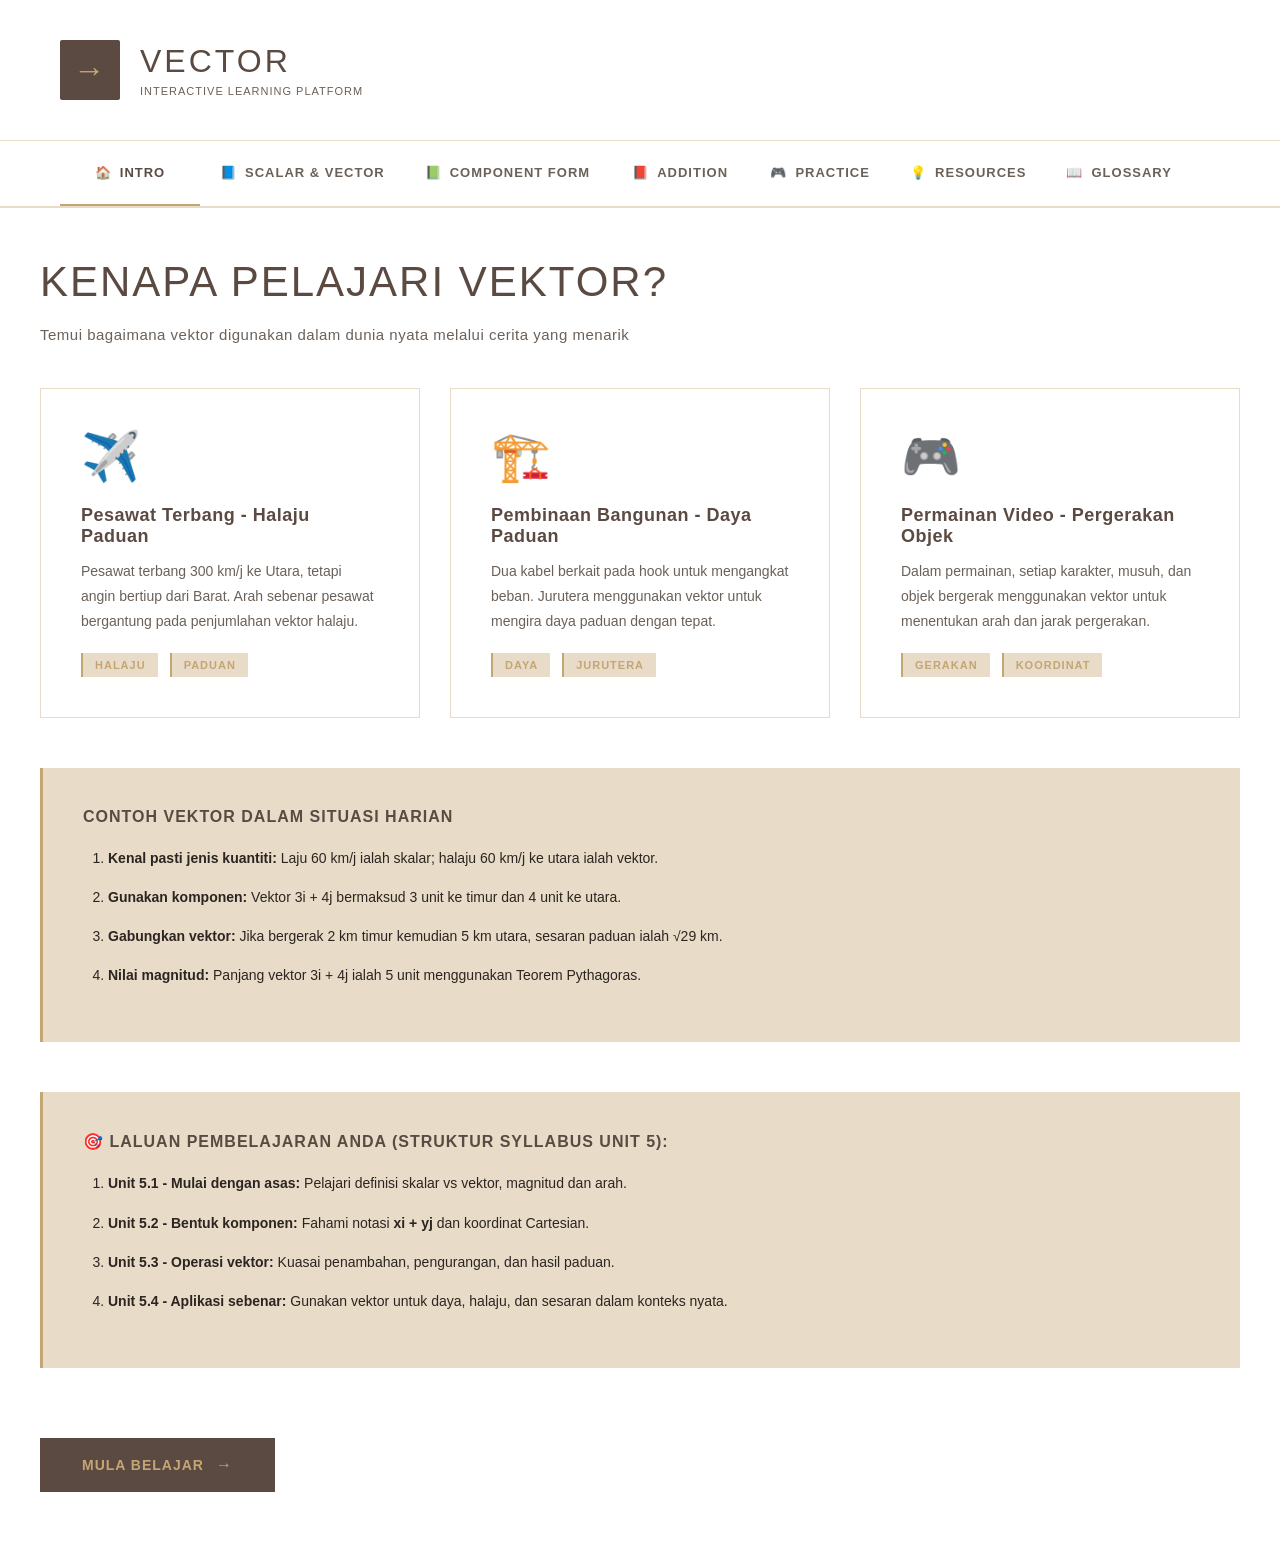
==== VECTOR-LANDING-PAGE.html @ 8db63616 "Reorganize practice exercises by tab subtopic and add combination questions to extra exercise sectio" ====
<!DOCTYPE html>
<html lang="ms">
<head>
    <meta charset="UTF-8">
    <meta name="viewport" content="width=device-width, initial-scale=1.0">
    <meta name="description" content="VECTOR Interactive Learning Platform - Learn vectors through interactive visualizations and step-by-step problem solving">
    <title>VECTOR - Learning Platform</title>
    
    <style>
        * {
            margin: 0;
            padding: 0;
            box-sizing: border-box;
        }

        :root {
            --primary-brown: #5a4a42;
            --primary-gold: #c4a574;
            --accent-cream: #f5f1ed;
            --accent-dark-brown: #3d2817;
            --accent-light-tan: #e8dcc8;
            --text-dark: #2c2420;
            --text-muted: #6b6159;
            --white: #ffffff;
            --success-gold: #d4af37;
        }

        body {
            font-family: 'Segoe UI', 'Helvetica Neue', sans-serif;
            background: var(--accent-cream);
            color: var(--text-dark);
            min-height: 100vh;
            padding: 0;
        }

        /* ===== HEADER & NAVIGATION ===== */
        .header {
            background: var(--white);
            padding: 40px 60px;
            margin-bottom: 0;
            box-shadow: 0 2px 15px rgba(0, 0, 0, 0.08);
            display: flex;
            justify-content: space-between;
            align-items: center;
            flex-wrap: wrap;
            gap: 30px;
            border-bottom: 1px solid var(--accent-light-tan);
        }

        .logo-section {
            display: flex;
            align-items: center;
            gap: 20px;
        }

        .logo-icon {
            width: 60px;
            height: 60px;
            background: var(--primary-brown);
            border-radius: 2px;
            display: flex;
            align-items: center;
            justify-content: center;
            color: var(--primary-gold);
            font-size: 32px;
            font-weight: bold;
            letter-spacing: 2px;
        }

        .logo-text h1 {
            font-size: 32px;
            font-weight: 300;
            letter-spacing: 3px;
            color: var(--primary-brown);
            text-transform: uppercase;
        }

        .logo-text p {
            font-size: 11px;
            color: var(--text-muted);
            letter-spacing: 1px;
            text-transform: uppercase;
            margin-top: 5px;
        }

        .tab-container { background: var(--white); border-radius: 0; overflow: hidden; box-shadow: none; margin-bottom: 0; }
        .tab-navigation { display: flex; flex-wrap: wrap; background: var(--white); border-bottom: 2px solid var(--accent-light-tan); overflow-x: auto; -webkit-overflow-scrolling: touch; padding: 0 60px; }
        .tab-button { flex: 0 1 auto; min-width: 140px; padding: 24px 20px; border: none; background: transparent; cursor: pointer; font-size: 13px; font-weight: 600; color: var(--text-muted); transition: all 0.3s ease; border-bottom: 2px solid transparent; position: relative; white-space: nowrap; display: flex; align-items: center; justify-content: center; gap: 8px; text-transform: uppercase; letter-spacing: 1px; }
        .tab-button:hover { background: transparent; color: var(--primary-brown); }
        .tab-button.active { background: transparent; color: var(--primary-brown); border-bottom-color: var(--primary-gold); }
        .tab-content { padding: 50px 40px; display: none; animation: fadeIn 0.5s ease; }
        .tab-content.active { display: block; }
        .content-header { margin-bottom: 40px; }
        .content-header h2 { font-size: 42px; font-weight: 300; letter-spacing: 2px; margin-bottom: 15px; color: var(--primary-brown); text-transform: uppercase; }
        .content-header p { font-size: 15px; color: var(--text-muted); line-height: 1.8; letter-spacing: 0.5px; }
        .card-grid { display: grid; grid-template-columns: repeat(auto-fit, minmax(280px, 1fr)); gap: 30px; margin-bottom: 50px; }
        .card { background: var(--white); border: 1px solid var(--accent-light-tan); border-radius: 0; padding: 40px; transition: all 0.4s ease; cursor: pointer; position: relative; overflow: hidden; }
        .card:hover { transform: translateY(-3px); border-color: var(--primary-gold); box-shadow: 0 8px 25px rgba(0, 0, 0, 0.12); }
        .card-icon { font-size: 48px; margin-bottom: 20px; opacity: 0.9; }
        .card-title { font-size: 18px; font-weight: 600; margin-bottom: 12px; color: var(--primary-brown); letter-spacing: 0.5px; }
        .card-description { font-size: 14px; color: var(--text-muted); line-height: 1.8; margin-bottom: 18px; }
        .card-meta { display: flex; gap: 12px; font-size: 11px; color: var(--primary-gold); font-weight: 600; text-transform: uppercase; letter-spacing: 1px; }
        .card-meta span { background: var(--accent-light-tan); padding: 6px 12px; border-radius: 0; border-left: 2px solid var(--primary-gold); }
        .learning-path { background: var(--accent-light-tan); border-left: 3px solid var(--primary-gold); padding: 40px; border-radius: 0; margin-bottom: 50px; }
        .learning-path h3 { font-size: 16px; font-weight: 600; margin-bottom: 20px; color: var(--primary-brown); text-transform: uppercase; letter-spacing: 1px; }
        .learning-path ol { margin-left: 25px; }
        .learning-path li { margin-bottom: 14px; color: var(--text-dark); line-height: 1.8; font-size: 14px; }
        .cta-button { display: inline-flex; align-items: center; gap: 12px; padding: 16px 40px; background: var(--primary-brown); color: var(--primary-gold); border: 2px solid var(--primary-brown); text-decoration: none; font-size: 14px; font-weight: 600; text-transform: uppercase; letter-spacing: 1px; cursor: pointer; transition: all 0.3s ease; margin-top: 20px; }
        .cta-button:hover { background: transparent; color: var(--primary-brown); border-color: var(--primary-brown); transform: translateY(-2px); box-shadow: 0 8px 20px rgba(0, 0, 0, 0.12); }
        .cta-button::after { content: '→'; font-size: 16px; }
        .difficulty-badge { display: inline-block; padding: 6px 14px; border-radius: 0; font-size: 10px; font-weight: 600; margin-right: 10px; margin-top: 15px; text-transform: uppercase; letter-spacing: 0.5px; border-left: 2px solid; }
        .difficulty-easy { background: rgba(196, 165, 116, 0.08); color: #6b5d42; border-left-color: #8b7355; }
        .difficulty-medium { background: rgba(196, 165, 116, 0.12); color: #5a4a42; border-left-color: var(--primary-gold); }
        .difficulty-hard { background: rgba(61, 40, 23, 0.08); color: #3d2817; border-left-color: var(--primary-brown); }
        .features-grid { display: grid; grid-template-columns: repeat(auto-fit, minmax(200px, 1fr)); gap: 25px; margin-top: 40px; }
        .feature-box { background: var(--white); padding: 30px; border-radius: 0; border-left: 3px solid var(--primary-gold); text-align: center; box-shadow: 0 2px 8px rgba(0, 0, 0, 0.05); }
        .feature-box-icon { font-size: 36px; margin-bottom: 15px; opacity: 0.85; }
        .feature-box-title { font-size: 13px; font-weight: 600; color: var(--primary-brown); margin-bottom: 8px; text-transform: uppercase; letter-spacing: 0.5px; }
        .feature-box-text { font-size: 13px; color: var(--text-muted); line-height: 1.6; }
        /* ===== PRACTICE: XP HEADER ===== */
        .xp-header { display: flex; align-items: center; gap: 18px; background: var(--accent-light-tan); border-left: 3px solid var(--primary-gold); padding: 16px 24px; margin-bottom: 30px; font-size: 13px; font-weight: 600; color: var(--primary-brown); flex-wrap: wrap; }
        .xp-header-icon { font-size: 16px; }
        .xp-bar-track { flex: 1; min-width: 120px; height: 8px; background: rgba(90, 74, 66, 0.15); position: relative; overflow: hidden; }
        .xp-bar-fill { height: 100%; background: var(--primary-gold); transition: width 0.4s ease; }
        /* ===== PRACTICE: SESSION TOOLBAR ===== */
        .session-toolbar { display: flex; justify-content: space-between; align-items: center; flex-wrap: wrap; gap: 16px; margin-bottom: 20px; }
        .back-link { background: none; border: none; color: var(--primary-brown); font-size: 13px; font-weight: 600; cursor: pointer; text-transform: uppercase; letter-spacing: 0.5px; padding: 0; }
        .back-link:hover { color: var(--primary-gold); }
        .diff-selector { display: flex; gap: 8px; }
        .diff-button { padding: 8px 16px; font-size: 11px; font-weight: 600; text-transform: uppercase; letter-spacing: 0.5px; background: var(--white); border: 1px solid var(--accent-light-tan); cursor: pointer; color: var(--text-muted); transition: all 0.25s ease; }
        .diff-button:hover { border-color: var(--primary-gold); }
        .diff-button.active { background: var(--primary-brown); color: var(--primary-gold); border-color: var(--primary-brown); }
        .session-title { font-size: 24px; font-weight: 300; letter-spacing: 1px; color: var(--primary-brown); text-transform: uppercase; margin-bottom: 20px; }
        .progress-row { display: flex; gap: 24px; flex-wrap: wrap; font-size: 13px; color: var(--text-muted); font-weight: 600; margin-bottom: 10px; }
        .progress-row span { color: var(--primary-brown); }
        .progress-track { height: 6px; background: var(--accent-light-tan); margin-bottom: 30px; overflow: hidden; }
        .progress-fill { height: 100%; background: var(--success-gold); transition: width 0.4s ease; }
        /* ===== PRACTICE: PROBLEM CARD ===== */
        .problem-card { display: grid; grid-template-columns: minmax(240px, 320px) 1fr; gap: 40px; background: var(--white); border: 1px solid var(--accent-light-tan); box-shadow: 0 2px 10px rgba(0, 0, 0, 0.05); padding: 40px; }
        .problem-diagram { display: flex; align-items: center; justify-content: center; }
        .problem-diagram svg { max-width: 100%; height: auto; }
        .problem-text { font-size: 16px; line-height: 1.9; color: var(--text-dark); margin-bottom: 24px; }
        .problem-text strong { color: var(--primary-brown); }
        .answer-area { display: flex; flex-wrap: wrap; align-items: center; gap: 12px; margin-bottom: 20px; font-size: 16px; font-weight: 600; color: var(--primary-brown); }
        .ans-input { width: 70px; padding: 10px 8px; font-size: 15px; font-weight: 600; text-align: center; border: 2px solid var(--accent-light-tan); background: var(--accent-cream); color: var(--text-dark); transition: all 0.25s ease; }
        .ans-input:focus { outline: none; border-color: var(--primary-gold); background: var(--white); }
        .ans-input.state-typing { border-color: var(--warning-orange, #c9a227); }
        .ans-input.state-correct { border-color: #2f7d4f; background: rgba(47, 125, 79, 0.08); color: #2f7d4f; }
        .ans-input.state-wrong { border-color: #b3452c; background: rgba(179, 69, 44, 0.08); color: #b3452c; }
        .choice-btn { padding: 12px 22px; font-size: 13px; font-weight: 600; text-transform: uppercase; letter-spacing: 0.5px; background: var(--white); border: 2px solid var(--accent-light-tan); color: var(--primary-brown); cursor: pointer; transition: all 0.25s ease; }
        .choice-btn:hover { border-color: var(--primary-gold); }
        .choice-btn.selected { background: var(--primary-brown); color: var(--primary-gold); border-color: var(--primary-brown); }
        .choice-btn.correct-reveal { border-color: #2f7d4f; background: rgba(47, 125, 79, 0.1); color: #235c3c; }
        .choice-btn.wrong-reveal { border-color: #b3452c; background: rgba(179, 69, 44, 0.1); color: #8a3521; }
        .feedback-box { padding: 16px 20px; margin-bottom: 16px; font-size: 14px; line-height: 1.7; border-left: 3px solid; }
        .feedback-box.correct { background: rgba(47, 125, 79, 0.08); border-left-color: #2f7d4f; color: #235c3c; }
        .feedback-box.wrong { background: rgba(179, 69, 44, 0.08); border-left-color: #b3452c; color: #8a3521; }
        .hint-box { padding: 16px 20px; margin-bottom: 16px; font-size: 14px; line-height: 1.8; background: rgba(196, 165, 116, 0.12); border-left: 3px solid var(--primary-gold); color: var(--primary-brown); }
        .hint-box div { margin-bottom: 6px; }
        .solution-box { padding: 16px 20px; margin-bottom: 16px; font-size: 14px; line-height: 1.8; background: var(--accent-light-tan); border-left: 3px solid var(--primary-brown); color: var(--text-dark); white-space: pre-line; }
        .action-row { display: flex; gap: 12px; flex-wrap: wrap; }
        .action-btn { padding: 12px 22px; font-size: 12px; font-weight: 600; text-transform: uppercase; letter-spacing: 0.5px; cursor: pointer; border: 2px solid transparent; transition: all 0.25s ease; }
        .action-check { background: var(--primary-brown); color: var(--primary-gold); border-color: var(--primary-brown); }
        .action-check:hover { background: transparent; color: var(--primary-brown); }
        .action-hint { background: var(--white); color: var(--primary-brown); border-color: var(--accent-light-tan); }
        .action-hint:hover { border-color: var(--primary-gold); }
        .action-solution { background: var(--white); color: var(--text-muted); border-color: var(--accent-light-tan); }
        .action-solution:hover { border-color: var(--primary-gold); }
        .action-next { background: var(--success-gold); color: var(--accent-dark-brown); border-color: var(--success-gold); }
        .action-btn:disabled { opacity: 0.45; cursor: not-allowed; }
        /* ===== PRACTICE: SUMMARY ===== */
        .summary-card { max-width: 520px; margin: 20px auto; text-align: center; background: var(--white); border: 1px solid var(--accent-light-tan); box-shadow: 0 8px 25px rgba(0, 0, 0, 0.1); padding: 50px 40px; }
        .summary-icon { font-size: 56px; margin-bottom: 10px; }
        .summary-card h3 { font-size: 26px; font-weight: 300; letter-spacing: 1px; color: var(--primary-brown); text-transform: uppercase; margin-bottom: 12px; }
        .summary-card p { color: var(--text-muted); margin-bottom: 30px; line-height: 1.7; }
        .summary-stats { display: flex; justify-content: center; gap: 40px; margin-bottom: 30px; }
        .summary-stat strong { display: block; font-size: 26px; color: var(--primary-brown); }
        .summary-stat span { font-size: 11px; text-transform: uppercase; letter-spacing: 0.5px; color: var(--text-muted); }
        @media (max-width: 768px) { .problem-card { grid-template-columns: 1fr; } }
        @media (max-width: 768px) { .header { flex-direction: column; gap: 20px; padding: 30px 20px; } .tab-navigation { padding: 0 20px; } .tab-button { flex: 1; min-width: 110px; padding: 18px 14px; font-size: 11px; } .tab-content { padding: 30px 20px; } .content-header h2 { font-size: 30px; } .card-grid { grid-template-columns: 1fr; gap: 20px; } .card { padding: 30px; } .learning-path { padding: 30px 20px; } }
    </style>
    <link rel="stylesheet" href="vector-labs.css">
    <link rel="stylesheet" href="vector-examples.css">
</head>
<body>
    <div class="header">
        <div class="logo-section">
            <div class="logo-icon">→</div>
            <div class="logo-text">
                <h1>VECTOR</h1>
                <p>Interactive Learning Platform</p>
            </div>
        </div>
    </div>

    <div class="tab-container">
        <div class="tab-navigation">
            <button class="tab-button active" data-tab="intro"><span class="tab-icon">🏠</span><span>Intro</span></button>
            <button class="tab-button" data-tab="concept1"><span class="tab-icon">📘</span><span>Scalar & Vector</span></button>
            <button class="tab-button" data-tab="concept2"><span class="tab-icon">📗</span><span>Component Form</span></button>
            <button class="tab-button" data-tab="concept3"><span class="tab-icon">📕</span><span>Addition</span></button>
            <button class="tab-button" data-tab="practice"><span class="tab-icon">🎮</span><span>Practice</span></button>
            <button class="tab-button" data-tab="resources"><span class="tab-icon">💡</span><span>Resources</span></button>
            <button class="tab-button" data-tab="glossary"><span class="tab-icon">📖</span><span>Glossary</span></button>
        </div>

        <div class="tab-content active" id="intro">
            <div class="content-header"><h2>Kenapa Pelajari Vektor?</h2><p>Temui bagaimana vektor digunakan dalam dunia nyata melalui cerita yang menarik</p></div>
            <div class="card-grid">
                <div class="card"><div class="card-icon">✈️</div><div class="card-title">Pesawat Terbang - Halaju Paduan</div><div class="card-description">Pesawat terbang 300 km/j ke Utara, tetapi angin bertiup dari Barat. Arah sebenar pesawat bergantung pada penjumlahan vektor halaju.</div><div class="card-meta"><span>Halaju</span><span>Paduan</span></div></div>
                <div class="card"><div class="card-icon">🏗️</div><div class="card-title">Pembinaan Bangunan - Daya Paduan</div><div class="card-description">Dua kabel berkait pada hook untuk mengangkat beban. Jurutera menggunakan vektor untuk mengira daya paduan dengan tepat.</div><div class="card-meta"><span>Daya</span><span>Jurutera</span></div></div>
                <div class="card"><div class="card-icon">🎮</div><div class="card-title">Permainan Video - Pergerakan Objek</div><div class="card-description">Dalam permainan, setiap karakter, musuh, dan objek bergerak menggunakan vektor untuk menentukan arah dan jarak pergerakan.</div><div class="card-meta"><span>Gerakan</span><span>Koordinat</span></div></div>
            </div>
            <div class="learning-path worked-examples"><h3>Contoh Vektor dalam Situasi Harian</h3><ol><li><strong>Kenal pasti jenis kuantiti:</strong> Laju 60 km/j ialah skalar; halaju 60 km/j ke utara ialah vektor.</li><li><strong>Gunakan komponen:</strong> Vektor 3i + 4j bermaksud 3 unit ke timur dan 4 unit ke utara.</li><li><strong>Gabungkan vektor:</strong> Jika bergerak 2 km timur kemudian 5 km utara, sesaran paduan ialah √29 km.</li><li><strong>Nilai magnitud:</strong> Panjang vektor 3i + 4j ialah 5 unit menggunakan Teorem Pythagoras.</li></ol></div>
            <div class="learning-path"><h3>🎯 Laluan Pembelajaran Anda (Struktur Syllabus Unit 5):</h3><ol><li><strong>Unit 5.1 - Mulai dengan asas:</strong> Pelajari definisi skalar vs vektor, magnitud dan arah.</li><li><strong>Unit 5.2 - Bentuk komponen:</strong> Fahami notasi <strong>xi + yj</strong> dan koordinat Cartesian.</li><li><strong>Unit 5.3 - Operasi vektor:</strong> Kuasai penambahan, pengurangan, dan hasil paduan.</li><li><strong>Unit 5.4 - Aplikasi sebenar:</strong> Gunakan vektor untuk daya, halaju, dan sesaran dalam konteks nyata.</li></ol></div>
            <button class="cta-button" onclick="switchTab('concept1')">Mula Belajar</button>
        </div>

        <div class="tab-content" id="concept1">
            <div class="content-header"><h2>Skalar vs Vektor</h2><p>Kenal pasti perbezaan antara kuantiti yang hanya mempunyai magnitud dan kuantiti yang mempunyai magnitud serta arah.</p></div>
            <div class="card-grid">
                <div class="card"><div class="card-icon">📏</div><div class="card-title">Skalar</div><div class="card-description">Kuantiti yang hanya mempunyai magnitud tanpa arah, seperti jarak, masa, suhu, dan jisim. Operasi biasa boleh digunakan.</div><div class="card-meta"><span>Magnitud</span><span>Tiada Arah</span></div></div>
                <div class="card"><div class="card-icon">➡️</div><div class="card-title">Vektor</div><div class="card-description">Kuantiti yang mempunyai magnitud dan arah, seperti halaju, sesaran, daya, dan pecutan. Arah sangat penting dalam analisis.</div><div class="card-meta"><span>Magnitud</span><span>Arah</span></div></div>
                <div class="card"><div class="card-icon">🧠</div><div class="card-title">Kenapa Penting?</div><div class="card-description">Satu nilai tanpa arah boleh mengelirukan. Vektor membantu kita menentukan bukan sahaja berapa besar sesuatu, tetapi juga ke mana ia bergerak.</div><div class="card-meta"><span>Fizik</span><span>Kejuruteraan</span></div></div>
            </div>
            <div class="learning-path worked-examples"><h3>Contoh Pembezaan</h3><ol><li><strong>20°C</strong> ialah skalar kerana tiada arah.</li><li><strong>30 km/j ke timur</strong> ialah vektor kerana ada magnitud dan arah.</li><li><strong>5 km</strong> ialah skalar; <strong>5 km ke utara</strong> ialah vektor.</li><li><strong>Daya 200 N ke bawah</strong> ialah vektor kerana arah menentukan kesan daya.</li></ol></div>
            <div class="learning-path"><h3>🎯 Seterusnya: Bentuk Komponen</h3><ol><li>Fahami bagaimana satu vektor boleh ditulis sebagai <strong>i</strong> dan <strong>j</strong> komponen.</li><li>Contoh: <strong>3i + 4j</strong> menunjukkan 3 unit ke kanan dan 4 unit ke atas.</li></ol></div>
            <div class="card" id="vector-types">
                <div class="card-title">Jenis Vektor</div>
                <div class="card-description">Bandingkan vektor sifar, unit, selari, sama dan negatif.</div>
                <span class="difficulty-badge difficulty-easy">Asas</span>
            </div>
            <div id="scalar-exercises" class="exercise-carousel-section" style="margin-top: 40px;"></div>
            <button class="cta-button" onclick="switchTab('concept2')">Teruskan</button>
        </div>

        <div class="tab-content" id="concept2">
            <div class="content-header"><h2>Bentuk Komponen</h2><p>Tulis vektor dalam bentuk <strong>xi + yj</strong> dan hubungan antara koordinat titik dengan vektor.</p></div>
            <div class="card-grid">
                <div class="card"><div class="card-icon">🧭</div><div class="card-title">Komponen i</div><div class="card-description">Bahagian mendatar vektor, bergerak ke kanan atau kiri pada paksi-x.</div><div class="card-meta"><span>Horizontal</span><span>x</span></div></div>
                <div class="card"><div class="card-icon">🧭</div><div class="card-title">Komponen j</div><div class="card-description">Bahagian menegak vektor, bergerak ke atas atau bawah pada paksi-y.</div><div class="card-meta"><span>Vertical</span><span>y</span></div></div>
                <div class="card"><div class="card-icon">🧾</div><div class="card-title">Contoh Notasi</div><div class="card-description">Vektor pada titik (3, 4) ditulis sebagai <strong>3i + 4j</strong>. Vektor ini mempunyai magnitud 5 unit.</div><div class="card-meta"><span>Notasi</span><span>Magnitud</span></div></div>
            </div>
            <div class="learning-path worked-examples"><h3>Contoh Bentuk Komponen</h3><ol><li><strong>(2, 3)</strong> ditulis sebagai <strong>2i + 3j</strong>.</li><li><strong>(5, -1)</strong> ditulis sebagai <strong>5i - 1j</strong>.</li><li><strong>-3i + 4j</strong> bermaksud 3 unit ke kiri dan 4 unit ke atas.</li><li><strong>Magnitud</strong> vektor 3i + 4j ialah √(3² + 4²) = 5.</li></ol></div>
            <div class="learning-path"><h3>🎯 Aktiviti Ringkas</h3><ol><li>Tukar koordinat (6, 2) kepada bentuk komponen.</li><li>Tukar vektor -2i + 7j kepada koordinat.</li></ol></div>
            <div id="component-exercises" class="exercise-carousel-section" style="margin-top: 40px;"></div>
            <div id="unit-vector-exercises" class="exercise-carousel-section" style="margin-top: 40px;"></div>
            <button class="cta-button" onclick="switchTab('concept3')">Teruskan</button>
        </div>

        <div class="tab-content" id="concept3">
            <div class="content-header"><h2>Penambahan Vektor</h2><p>Tambah vektor secara komponen demi komponen dan lihat hasil paduan melalui penjelasan berperingkat.</p></div>
            <div class="card-grid">
                <div class="card"><div class="card-icon">➕</div><div class="card-title">Tambah Komponen</div><div class="card-description">Tambah komponen i dengan i dan j dengan j. Contoh: (2i + 3j) + (1i + 4j) = 3i + 7j.</div><div class="card-meta"><span>Tambah</span><span>Komponen</span></div></div>
                <div class="card"><div class="card-icon">📐</div><div class="card-title">Hukum Segitiga</div><div class="card-description">Letakkan ekor vektor kedua pada hujung vektor pertama. Vektor paduan pergi dari titik permulaan ke titik akhir.</div><div class="card-meta"><span>Segitiga</span><span>Paduan</span></div></div>
                <div class="card"><div class="card-icon">🟩</div><div class="card-title">Hukum Parallelogram</div><div class="card-description">Bina dua vektor dari titik yang sama dan lengkapkan parallelogram. Diagonal ialah hasil tambah.</div><div class="card-meta"><span>Parallelogram</span><span>Resultant</span></div></div>
            </div>
            <div class="learning-path worked-examples"><h3>Contoh Penambahan</h3><ol><li><strong>(2i + 3j) + (1i + 4j)</strong> = 3i + 7j.</li><li><strong>(5i - 2j) + (-3i + 1j)</strong> = 2i - 1j.</li><li><strong>(3i + 4j) - (1i + 2j)</strong> = 2i + 2j.</li><li><strong>Sesaran 3 km timur dan 4 km utara</strong> menghasilkan paduan 5 km ke timur laut.</li></ol></div>
            <div class="learning-path"><h3>🎯 Cuba Sendiri</h3><ol><li>Tambah vektor 4i + 2j dengan -1i + 5j.</li><li>Kenal pasti magnitud paduan untuk 6i + 8j.</li></ol></div>
            <div id="addition-exercises" class="exercise-carousel-section" style="margin-top: 40px;"></div>
            <div id="geometry-exercises" class="exercise-carousel-section" style="margin-top: 40px;"></div>
            <section class="addition-module" aria-labelledby="addition-module-title">
                <div class="addition-module-heading">
                    <span class="addition-module-kicker">Modul pembelajaran</span>
                    <h3 id="addition-module-title">Penambahan Vektor: Faham, Lukis dan Kira</h3>
                    <p>Tambah komponen sepadan untuk mendapatkan resultan. Rajah membantu kita melihat mengapa kaedah ini berkesan.</p>
                </div>
                <section class="addition-topic" aria-labelledby="addition-algebra-title">
                    <h4 id="addition-algebra-title">A. Bentuk algebra (pasangan tertib)</h4>
                    <p>Tambah koordinat pada kedudukan yang sama: komponen mengufuk dengan mengufuk, dan komponen menegak dengan menegak. Jangan campurkan komponen berlainan.</p>
                    <div class="addition-worked-grid">
                        <article class="addition-worked-card">
                            <h5>Contoh 1: komponen positif dan negatif</h5>
                            <ol>
                                <li>Diberi <strong>A = (2, 3)</strong> dan <strong>B = (4, −1)</strong>.</li>
                                <li>Tambah komponen pertama: 2 + 4 = 6.</li>
                                <li>Tambah komponen kedua: 3 + (−1) = 2.</li>
                                <li>Jadi, <strong>A + B = (6, 2)</strong>.</li>
                            </ol>
                        </article>
                        <article class="addition-worked-card">
                            <h5>Contoh 2: semak tanda negatif</h5>
                            <ol>
                                <li>Diberi <strong>P = (−3, 5)</strong> dan <strong>Q = (2, −4)</strong>.</li>
                                <li>Komponen pertama: −3 + 2 = −1.</li>
                                <li>Komponen kedua: 5 + (−4) = 1.</li>
                                <li>Maka, <strong>P + Q = (−1, 1)</strong>.</li>
                            </ol>
                        </article>
                    </div>
                </section>
                <section class="addition-topic" aria-labelledby="addition-geometry-title">
                    <h4 id="addition-geometry-title">B. Bentuk geometri: kaedah hujung-ke-pangkal</h4>
                    <p>Alihkan vektor tanpa mengubah panjang atau arahnya. Letakkan pangkal <strong>B</strong> pada hujung <strong>A</strong>; resultan <strong>R = A + B</strong> bermula di pangkal A dan berakhir di hujung B.</p>
                    <figure class="addition-diagram">
                        <svg viewBox="0 0 320 220" role="img" aria-labelledby="addition-head-tail-title addition-head-tail-desc">
                            <title id="addition-head-tail-title">Penambahan vektor secara hujung-ke-pangkal</title>
                            <desc id="addition-head-tail-desc">Vektor A bermula di O. Vektor B bermula di hujung A. Resultan R sama dengan A tambah B, dari O ke hujung B.</desc>
                            <defs>
                                <marker id="addition-arrow-a" markerWidth="9" markerHeight="9" refX="7" refY="4.5" orient="auto"><path d="M0,0 L9,4.5 L0,9 z" fill="#2864a5"/></marker>
                                <marker id="addition-arrow-b" markerWidth="9" markerHeight="9" refX="7" refY="4.5" orient="auto"><path d="M0,0 L9,4.5 L0,9 z" fill="#c47716"/></marker>
                                <marker id="addition-arrow-r" markerWidth="9" markerHeight="9" refX="7" refY="4.5" orient="auto"><path d="M0,0 L9,4.5 L0,9 z" fill="#23804b"/></marker>
                            </defs>
                            <circle cx="55" cy="180" r="4" fill="#3d2817"/>
                            <circle cx="170" cy="115" r="4" fill="#3d2817"/>
                            <circle cx="265" cy="55" r="4" fill="#3d2817"/>
                            <line x1="55" y1="180" x2="170" y2="115" stroke="#2864a5" stroke-width="4" marker-end="url(#addition-arrow-a)"/>
                            <line x1="170" y1="115" x2="265" y2="55" stroke="#c47716" stroke-width="4" marker-end="url(#addition-arrow-b)"/>
                            <line x1="55" y1="180" x2="265" y2="55" stroke="#23804b" stroke-width="3" stroke-dasharray="7 5" marker-end="url(#addition-arrow-r)"/>
                            <text x="105" y="135" fill="#214f83" font-size="17" font-weight="700">A</text>
                            <text x="205" y="75" fill="#86500e" font-size="17" font-weight="700">B</text>
                            <text x="130" y="185" fill="#176338" font-size="16" font-weight="700">R = A + B</text>
                            <text x="38" y="202" fill="#3d2817" font-size="14">O</text>
                            <text x="173" y="108" fill="#3d2817" font-size="13">hujung A</text>
                            <text x="266" y="48" fill="#3d2817" font-size="13">hujung B</text>
                        </svg>
                        <figcaption>Arah anak panah menunjukkan turutan sambungan; resultan menghubungkan titik mula dengan titik akhir.</figcaption>
                    </figure>
                </section>
                <section class="addition-topic" aria-labelledby="addition-parallelogram-title">
                    <h4 id="addition-parallelogram-title">C. Kaedah segi empat selari</h4>
                    <p>Lukis <strong>A</strong> dan <strong>B</strong> dari titik asal yang sama. Salin setiap vektor secara selari dari hujung vektor yang satu lagi untuk membentuk segi empat selari. Diagonal dari titik asal ialah <strong>R = A + B</strong>. Kaedah ini sesuai apabila kedua-dua vektor bermula dari titik tindakan yang sama.</p>
                    <figure class="addition-diagram">
                        <svg viewBox="0 0 320 220" role="img" aria-labelledby="addition-parallelogram-svg-title addition-parallelogram-svg-desc">
                            <title id="addition-parallelogram-svg-title">Penambahan vektor menggunakan segi empat selari</title>
                            <desc id="addition-parallelogram-svg-desc">Vektor A dan B bermula di O. Garis putus-putus melengkapkan segi empat selari, dan diagonal R sama dengan A tambah B.</desc>
                            <defs>
                                <marker id="addition-par-arrow-a" markerWidth="9" markerHeight="9" refX="7" refY="4.5" orient="auto"><path d="M0,0 L9,4.5 L0,9 z" fill="#2864a5"/></marker>
                                <marker id="addition-par-arrow-b" markerWidth="9" markerHeight="9" refX="7" refY="4.5" orient="auto"><path d="M0,0 L9,4.5 L0,9 z" fill="#c47716"/></marker>
                                <marker id="addition-par-arrow-r" markerWidth="9" markerHeight="9" refX="7" refY="4.5" orient="auto"><path d="M0,0 L9,4.5 L0,9 z" fill="#23804b"/></marker>
                            </defs>
                            <polygon points="55,180 205,180 255,65 105,65" fill="#eaf2fb" fill-opacity=".7" stroke="#927e68" stroke-width="2" stroke-dasharray="6 5"/>
                            <line x1="55" y1="180" x2="205" y2="180" stroke="#2864a5" stroke-width="4" marker-end="url(#addition-par-arrow-a)"/>
                            <line x1="55" y1="180" x2="105" y2="65" stroke="#c47716" stroke-width="4" marker-end="url(#addition-par-arrow-b)"/>
                            <line x1="55" y1="180" x2="255" y2="65" stroke="#23804b" stroke-width="3" marker-end="url(#addition-par-arrow-r)"/>
                            <circle cx="55" cy="180" r="4" fill="#3d2817"/>
                            <text x="125" y="202" fill="#214f83" font-size="17" font-weight="700">A</text>
                            <text x="68" y="115" fill="#86500e" font-size="17" font-weight="700">B</text>
                            <text x="150" y="105" fill="#176338" font-size="16" font-weight="700">R = A + B</text>
                            <text x="38" y="202" fill="#3d2817" font-size="14">O</text>
                        </svg>
                        <figcaption>Sisi bertentangan adalah selari dengan panjang yang sama; diagonal menunjukkan jumlah vektor.</figcaption>
                    </figure>
                </section>
                <section class="addition-topic" aria-labelledby="addition-ij-title">
                    <h4 id="addition-ij-title">D. Bentuk komponen i-j</h4>
                    <p>Tambah pekali <strong>i</strong> sesama sendiri dan pekali <strong>j</strong> sesama sendiri:</p>
                    <p class="addition-formula"><strong>A = ai + bj</strong>, <strong>B = ci + dj</strong><br><strong>A + B = (a + c)i + (b + d)j</strong></p>
                    <div class="addition-worked-card">
                        <h5>Contoh lengkap</h5>
                        <p>Diberi A = 3i + 2j dan B = −i + 5j.</p>
                        <ol>
                            <li>Kelompokkan komponen sejenis: (3 + (−1))i + (2 + 5)j.</li>
                            <li>Kira setiap pekali: 2i + 7j.</li>
                            <li>Jadi, <strong>A + B = 2i + 7j</strong>.</li>
                        </ol>
                    </div>
                </section>
                <section class="addition-topic addition-practice" aria-labelledby="addition-practice-title">
                    <h4 id="addition-practice-title">E. Latihan penambahan vektor</h4>
                    <p>Cuba enam soalan mengikut tahap. Masukkan komponen i dan j; setiap semakan memaparkan jawapan serta langkah pengiraan.</p>
                    <div id="addition-quiz-list" class="addition-quiz-list"></div>
                </section>
                <section class="addition-summary" aria-labelledby="addition-summary-title">
                    <h4 id="addition-summary-title">F. Ringkasan Penambahan Vektor</h4>
                    <ul>
                        <li><strong>Pasangan tertib:</strong> (a, b) + (c, d) = (a + c, b + d).</li>
                        <li><strong>Bentuk i-j:</strong> (ai + bj) + (ci + dj) = (a + c)i + (b + d)j.</li>
                        <li><strong>Geometri:</strong> susun hujung-ke-pangkal; resultan dari pangkal pertama ke hujung terakhir.</li>
                        <li><strong>Segi empat selari:</strong> dua vektor dari titik asal sama; diagonal ialah resultan.</li>
                        <li><strong>Semak tanda:</strong> tambah nombor negatif dengan teliti dan jangan campurkan komponen i dengan j.</li>
                    </ul>
                </section>
            </section>
            <button class="cta-button" onclick="switchTab('practice')">Pergi ke Latihan</button>
        </div>

        <div class="tab-content" id="practice">
            <div class="content-header"><h2>Latihan Interaktif</h2><p>Gunakan latihan untuk mengukuhkan pemahaman anda. Soalan akan berubah secara interaktif.</p></div>
            <div class="learning-path"><h3>Cara Menggunakan Latihan</h3><ol><li>Pilih kategori soalan yang anda mahu cuba.</li><li>Masukkan jawapan pada petak yang disediakan.</li><li>Klik semak untuk melihat maklum balas.</li><li>Gunakan petunjuk jika anda tersekat.</li></ol></div>
            <div class="xp-header">
                <div class="xp-header-item"><span class="xp-header-icon">⭐</span> <span id="playerLevel">Tahap 1</span></div>
                <div class="xp-bar-track"><div class="xp-bar-fill" id="globalXpBar" style="width:0%;"></div></div>
                <div class="xp-header-item"><span id="playerXp">0</span> XP</div>
            </div>
            <div class="learning-path worked-examples"><h3>Contoh Soalan dan Semakan Ringkas</h3><ol><li><strong>Komponen:</strong> P(−3, 2) memberi OP = −3i + 2j.</li><li><strong>Skalar:</strong> Jika v = 2i − 3j, maka −2v = −4i + 6j; tanda negatif membalikkan arah.</li><li><strong>Laluan:</strong> AB = 4y, AD = 5x. DB = DA + AB = −5x + 4y.</li></ol></div>
            <div id="practiceMenu">
                <div class="card-grid">
                    <div class="card"><div class="card-icon">📝</div><div class="card-title">Ungkapkan Vektor</div><div class="card-description">Diberi koordinat, tulis vektor dalam bentuk xi + yj. Sahkan jawapan anda dengan gambar interaktif.</div><div class="card-meta"><span>10 soalan</span><span>Semua tahap</span></div><button class="cta-button" style="width:100%; margin-top:15px; justify-content:center;" onclick="startPractice('express')">Mulai →</button></div>
                    <div class="card"><div class="card-icon">➕</div><div class="card-title">Tambah Vektor</div><div class="card-description">Selesaikan penambahan vektor langkah demi langkah. Dapatkan maklum balas untuk setiap komponen.</div><div class="card-meta"><span>15 soalan</span><span>Semua tahap</span></div><button class="cta-button" style="width:100%; margin-top:15px; justify-content:center;" onclick="startPractice('add')">Mulai →</button></div>
                    <div class="card"><div class="card-icon">🔄</div><div class="card-title">Periksa Kesamaan</div><div class="card-description">Tentukan sama ada dua vektor sama atau tidak. Bandingkan komponen dan tentukan hubungan mereka.</div><div class="card-meta"><span>12 soalan</span><span>Semua tahap</span></div><button class="cta-button" style="width:100%; margin-top:15px; justify-content:center;" onclick="startPractice('equality')">Mulai →</button></div>
                    <div class="card"><div class="card-icon">🔢</div><div class="card-title">Pendaraban Skalar</div><div class="card-description">Kalikan vektor dengan skalar. Lihat bagaimana magnitud dan arah berubah.</div><div class="card-meta"><span>10 soalan</span><span>Semua tahap</span></div><button class="cta-button" style="width:100%; margin-top:15px; justify-content:center;" onclick="startPractice('scalar')">Mulai →</button></div>
                    <div class="card"><div class="card-icon">🌍</div><div class="card-title">Masalah Dunia Nyata</div><div class="card-description">Gunakan vektor untuk menyelesaikan masalah tentang pesawat, bangunan, dan enjin.</div><div class="card-meta"><span>8 soalan</span><span>Mencabar</span></div><button class="cta-button" style="width:100%; margin-top:15px; justify-content:center;" onclick="startPractice('realworld')">Mulai →</button></div>
                    <div class="card"><div class="card-icon">🏆</div><div class="card-title">Ujian Akhir</div><div class="card-description">Soalan campuran dari semua topik. Capai 80% untuk lulus dan dapatkan sijil.</div><div class="card-meta"><span>20 soalan</span><span>Semua tahap</span></div><button class="cta-button" style="width:100%; margin-top:15px; justify-content:center;" onclick="startPractice('quiz')">Mulai →</button></div>
                </div>
                <h3 style="margin-top: 40px; margin-bottom: 20px;">📋 Set Praktis Mengikut Tab Konsep</h3>
                <div class="card-grid">
                    <div class="card"><div class="card-icon">🔢</div><div class="card-title">Pendaraban Skalar (Scalar & Vector)</div><div class="card-description">Latihan pendaraban skalar dengan berbagai pekali dan tanda negatif. Soalan dari tab Scalar & Vector.</div><div class="card-meta"><span>3 soalan</span><span>Tanpa tahap</span></div><button class="cta-button" style="width:100%; margin-top:15px; justify-content:center;" onclick="startPractice('scalarPractice')">Mulai →</button></div>
                    <div class="card"><div class="card-icon">📐</div><div class="card-title">Komponen & Unit Vektor (Component)</div><div class="card-description">Latihan komponen bentuk, magnitud, sudut, dan vektor unit. Soalan dari tab Component Form.</div><div class="card-meta"><span>5 soalan</span><span>Tanpa tahap</span></div><button class="cta-button" style="width:100%; margin-top:15px; justify-content:center;" onclick="startPractice('componentPractice')">Mulai →</button></div>
                    <div class="card"><div class="card-icon">➕</div><div class="card-title">Tambah, Tolak & Laluan (Addition)</div><div class="card-description">Latihan penambahan, pengurangan dan laluan dalam segi empat selari. Soalan dari tab Addition.</div><div class="card-meta"><span>5 soalan</span><span>Tanpa tahap</span></div><button class="cta-button" style="width:100%; margin-top:15px; justify-content:center;" onclick="startPractice('additionPractice')">Mulai →</button></div>
                </div>
                <h3 style="margin-top: 40px; margin-bottom: 20px;">🌟 Ujian Gabungan (Extra Exercise)</h3>
                <div class="card-grid">
                    <div class="card"><div class="card-icon">🎯</div><div class="card-title">Soalan Gabungan Pelbagai Topik</div><div class="card-description">Soalan yang menggabungkan dua atau lebih topik. Memerlukan pemahaman merentas bab untuk menyelesaikan. Untuk latihan tambahan.</div><div class="card-meta"><span>5 soalan</span><span>Mencabar</span></div><button class="cta-button" style="width:100%; margin-top:15px; justify-content:center;" onclick="startPractice('combination')">Mulai →</button></div>
                </div>
                <div class="features-grid" style="margin-top:40px;">
                    <div class="feature-box"><div class="feature-box-icon">⚡</div><div class="feature-box-title">Maklum Balas Serta-merta</div><div class="feature-box-text">Tahu benar atau salah dengan segera</div></div>
                    <div class="feature-box"><div class="feature-box-icon">💡</div><div class="feature-box-title">Petua Progresif</div><div class="feature-box-text">4 tahap petua jika anda tersesat</div></div>
                    <div class="feature-box"><div class="feature-box-icon">📊</div><div class="feature-box-title">Penyelesaian Lengkap</div><div class="feature-box-text">Lihat setiap langkah dalam jalan kerja</div></div>
                    <div class="feature-box"><div class="feature-box-icon">🎮</div><div class="feature-box-title">Gamifikasi</div><div class="feature-box-text">Dapatkan XP, lencana, dan naik tahap</div></div>
                </div>
            </div>
            <div id="practiceSession" style="display:none;">
                <div class="session-toolbar">
                    <button class="back-link" onclick="backToMenu()">← Kembali ke Senarai</button>
                    <div class="diff-selector" id="diffSelector">
                        <button class="diff-button diff-easy" data-diff="easy" onclick="setDifficulty('easy')">Mudah</button>
                        <button class="diff-button diff-medium" data-diff="medium" onclick="setDifficulty('medium')">Sederhana</button>
                        <button class="diff-button diff-hard" data-diff="hard" onclick="setDifficulty('hard')">Mencabar</button>
                    </div>
                </div>
                <h3 id="sessionTitle" class="session-title">Latihan</h3>
                <div class="progress-row">
                    <div class="progress-stat">Soalan <span id="qIndex">1</span>/<span id="qTotal">10</span></div>
                    <div class="progress-stat">Tepat: <span id="qCorrect">0</span></div>
                    <div class="progress-stat">Peratus: <span id="qAccuracy">0%</span></div>
                </div>
                <div class="progress-track"><div class="progress-fill" id="qProgressFill" style="width:0%;"></div></div>
                <div class="problem-card">
                    <div class="problem-diagram" id="problemDiagram"></div>
                    <div class="problem-body">
                        <div class="problem-text" id="problemText"></div>
                        <div class="answer-area" id="answerArea"></div>
                        <div class="feedback-box" id="feedbackBox" style="display:none;" role="status" aria-live="polite"></div>
                        <div class="hint-box" id="hintBox" style="display:none;"></div>
                        <div class="solution-box" id="solutionBox" style="display:none;"></div>
                        <div class="action-row">
                            <button class="action-btn action-check" id="btnCheck" onclick="checkAnswer()">✓ Semak Jawapan</button>
                            <button class="action-btn action-hint" id="btnHint" onclick="showHint()">💡 Petua</button>
                            <button class="action-btn action-solution" id="btnSolution" onclick="showSolution()">📖 Tunjukkan Penyelesaian</button>
                            <button class="action-btn action-next" id="btnNext" onclick="nextQuestion()" style="display:none;">Seterusnya →</button>
                        </div>
                    </div>
                </div>
            </div>
            <div id="practiceSummary" style="display:none;">
                <div class="summary-card" id="summaryCard">
                    <div class="summary-icon" id="summaryIcon">🎉</div><h3 id="summaryTitle">Selesai!</h3><p id="summaryText"></p>
                    <div class="summary-stats">
                        <div class="summary-stat"><strong id="summaryScore">0/0</strong><span>Skor</span></div>
                        <div class="summary-stat"><strong id="summaryAccuracy">0%</strong><span>Ketepatan</span></div>
                        <div class="summary-stat"><strong id="summaryXp">0</strong><span>XP Diperoleh</span></div>
                    </div>
                    <div class="action-row" style="justify-content:center;">
                        <button class="action-btn action-check" onclick="retryPractice()">↻ Cuba Lagi</button>
                        <button class="action-btn action-hint" onclick="backToMenu()">← Kembali ke Senarai</button>
                    </div>
                </div>
            </div>
            <button class="cta-button" onclick="switchTab('resources')">Lihat Sumber</button>
        </div>

        <div class="tab-content" id="resources">
            <div class="content-header"><h2>Sumber Tambahan</h2><p>Rujukan formula dan nota ringkas untuk membantu anda mengulangkaji dengan cepat.</p></div>
            <div class="learning-path"><h3>Rujukan Cepat</h3><ol><li><strong>Magnitud:</strong> |v| = √(x² + y²)</li><li><strong>Komponen:</strong> v = xi + yj</li><li><strong>Tambah:</strong> (a₁i + a₂j) + (b₁i + b₂j)</li><li><strong>Sesaran:</strong> Q - P</li></ol></div>
            <div class="learning-path worked-examples"><h3>Contoh Menggunakan Formula</h3><ol><li><strong>Magnitud:</strong> v = −3i + 4j ⇒ |v| = √((−3)² + 4²) = 5.</li><li><strong>Sesaran:</strong> P(1, 2), Q(4, 6) ⇒ PQ = (4 − 1)i + (6 − 2)j = 3i + 4j.</li><li><strong>Vektor unit:</strong> u = v/|v| = −3/5 i + 4/5 j, dan |u| = 1.</li></ol></div>
            <button class="cta-button" onclick="switchTab('glossary')">Buka Glossary</button>
        </div>

        <div class="tab-content" id="glossary">
            <div class="content-header"><h2>Glossary</h2><p>Buka halaman glossary vektor untuk definisi terperinci dan contoh tambahan.</p></div>
            <div class="learning-path"><h3>Halaman Berasingan</h3><ol><li>Glossary mempunyai tab sendiri dengan definisi, contoh, dan notasi.</li><li>Klik butang di bawah untuk membuka halaman glossary.</li></ol></div>
            <div class="learning-path worked-examples"><h3>Istilah dalam Pengiraan</h3><ol><li><strong>Komponen dan magnitud:</strong> v = 3i + 4j mempunyai komponen (3, 4) dan magnitud √(3² + 4²) = 5.</li><li><strong>Vektor negatif:</strong> −v = −3i − 4j; v + (−v) = 0i + 0j ialah vektor sifar.</li><li><strong>Vektor unit:</strong> v/|v| = 0.6i + 0.8j mempunyai magnitud √(0.6² + 0.8²) = 1.</li></ol></div>
            <a class="cta-button" href="vector-glossary.html">Buka Glossary</a>
        </div>
    </div>

    <script src="vector-math.js"></script>
    <script src="vector-diagrams.js"></script>
    <script>
        function switchTab(tabName) {
            document.querySelectorAll('.tab-content').forEach(content => content.classList.remove('active'));
            document.querySelectorAll('.tab-button').forEach(button => button.classList.remove('active'));
            const selectedContent = document.getElementById(tabName);
            if (selectedContent) selectedContent.classList.add('active');
            const selectedButton = document.querySelector(`.tab-button[data-tab="${tabName}"]`);
            if (selectedButton) selectedButton.classList.add('active');
        }

        document.addEventListener('DOMContentLoaded', function() {
            document.querySelectorAll('.tab-button').forEach(button => {
                button.addEventListener('click', function() {
                    switchTab(this.getAttribute('data-tab'));
                });
            });
            updateXpHeader();
        });

        /* =====================================================
           PRACTICE ENGINE — problem generation, validation,
           hints, scoring and gamification (XP / levels)
           ===================================================== */

        // ---------- number / formatting helpers ----------
        function randInt(min, max) { return Math.floor(Math.random() * (max - min + 1)) + min; }
        function randNonZeroInt(min, max) { let n; do { n = randInt(min, max); } while (n === 0); return n; }
        function randDecimal(min, max) { let n; do { n = parseFloat((Math.random() * (max - min) + min).toFixed(1)); } while (n === 0); return n; }
        function round1(n) { return Math.round(n * 10) / 10; }
        function round2(n) { return Math.round(n * 100) / 100; }
        function fmtNum(n) { n = parseFloat(n); return Number.isInteger(n) ? String(n) : n.toFixed(1); }
        function fmtVector(x, y) {
            x = round1(x); y = round1(y);
            const yPart = y >= 0 ? `+ ${fmtNum(y)}` : `- ${fmtNum(Math.abs(y))}`;
            return `${fmtNum(x)}i ${yPart}j`;
        }
        function diffLabel(d) { return d === 'easy' ? 'Mudah' : d === 'medium' ? 'Sederhana' : 'Mencabar'; }
        function pickVal(diff, easyRange, mixRange, hardRange) {
            easyRange = easyRange || [2, 12];
            mixRange = mixRange || [-12, 12];
            hardRange = hardRange || [-15, 15];
            if (diff === 'easy') return randInt(easyRange[0], easyRange[1]) * (Math.random() < 0.3 ? -1 : 1);
            if (diff === 'medium') return randNonZeroInt(mixRange[0], mixRange[1]);
            return randDecimal(hardRange[0], hardRange[1]);
        }

        // ---------- SVG Cartesian-plane diagram builder ----------
        const VECTOR_COLORS = { blue: '#2f6fed', red: '#e0483a', green: '#2f9e5c', orange: '#c98a1f', purple: '#7b4fc9' };
        // ---------- problem generators (Pattern 1-5 + quiz) ----------
        function genExpress(diff) {
            let x, y;
            if (diff === 'easy') { x = randInt(1, 5); y = randInt(1, 5); }
            else if (diff === 'medium') { x = randNonZeroInt(-8, 8); y = randNonZeroInt(-8, 8); }
            else { x = randDecimal(-9, 9); y = randDecimal(-9, 9); }

            const diagram = buildDiagramSVG([
                { ox: 0, oy: 0, dx: x, dy: 0, color: 'blue', dashed: true },
                { ox: x, oy: 0, dx: 0, dy: y, color: 'red', dashed: true },
                { ox: 0, oy: 0, dx: x, dy: y, color: 'green', label: 'OP' }
            ]);

            return {
                diagram,
                text: `Diberi titik <strong>P(${fmtNum(x)}, ${fmtNum(y)})</strong>. Ungkapkan vektor <strong>OP</strong> dalam bentuk komponen (xi + yj).`,
                inputsHTML: `OP = <input class="ans-input" data-key="i" aria-label="komponen i"> i + <input class="ans-input" data-key="j" aria-label="komponen j"> j`,
                answers: { i: x, j: y },
                hints: [
                    'Lihat kedudukan mendatar (arah-i, garis BIRU). Berapa unit dari O?',
                    `Nilai komponen-i ialah ${fmtNum(x)}.`,
                    'Sekarang lihat kedudukan menegak (arah-j, garis MERAH). Berapa unit dari O?',
                    `Jawapan penuh: OP = ${fmtVector(x, y)}`
                ],
                solution: `Vektor OP = ${fmtVector(x, y)}\nMaksud: ${fmtNum(Math.abs(x))} unit ke ${x >= 0 ? 'Timur' : 'Barat'} (arah-i) dan ${fmtNum(Math.abs(y))} unit ke ${y >= 0 ? 'Utara' : 'Selatan'} (arah-j).`
            };
        }

        function genAdd(diff) {
            let a1, a2, b1, b2;
            if (diff === 'easy') { a1 = randInt(1, 5); a2 = randInt(1, 5); b1 = randInt(1, 5); b2 = randInt(1, 5); }
            else if (diff === 'medium') { a1 = randNonZeroInt(-8, 8); a2 = randNonZeroInt(-8, 8); b1 = randNonZeroInt(-8, 8); b2 = randNonZeroInt(-8, 8); }
            else { a1 = randDecimal(-9, 9); a2 = randDecimal(-9, 9); b1 = randDecimal(-9, 9); b2 = randDecimal(-9, 9); }

            const op = diff === 'easy' ? 'add' : (Math.random() < 0.5 ? 'add' : 'subtract');
            const sign = op === 'add' ? 1 : -1;
            const ri = round1(a1 + sign * b1), rj = round1(a2 + sign * b2);
            const bx = sign * b1, by = sign * b2;
            const opSymbol = op === 'add' ? '+' : '−';

            const diagram = buildDiagramSVG([
                { ox: 0, oy: 0, dx: a1, dy: a2, color: 'red', label: 'A' },
                { ox: a1, oy: a2, dx: bx, dy: by, color: 'blue', label: op === 'add' ? 'B' : '−B' },
                { ox: 0, oy: 0, dx: a1 + bx, dy: a2 + by, color: 'green', label: `A${opSymbol}B` }
            ]);

            return {
                diagram,
                text: `Diberi <strong>A = ${fmtVector(a1, a2)}</strong> dan <strong>B = ${fmtVector(b1, b2)}</strong>.<br>Cari <strong>A ${opSymbol} B</strong>.`,
                inputsHTML: `A ${opSymbol} B = <input class="ans-input" data-key="i"> i + <input class="ans-input" data-key="j"> j`,
                answers: { i: ri, j: rj },
                hints: [
                    `Langkah 1: Kira komponen-i: ${fmtNum(a1)} ${opSymbol} ${fmtNum(b1)}`,
                    `Komponen-i = ${fmtNum(a1)} ${opSymbol} ${fmtNum(b1)} = ${fmtNum(ri)}`,
                    `Langkah 2: Kira komponen-j: ${fmtNum(a2)} ${opSymbol} ${fmtNum(b2)}`,
                    `Jawapan penuh: A ${opSymbol} B = ${fmtVector(ri, rj)}`
                ],
                solution: `Komponen-i: ${fmtNum(a1)} ${opSymbol} ${fmtNum(b1)} = ${fmtNum(ri)}\nKomponen-j: ${fmtNum(a2)} ${opSymbol} ${fmtNum(b2)} = ${fmtNum(rj)}\nA ${opSymbol} B = ${fmtVector(ri, rj)}`
            };
        }

        function genEquality(diff) {
            let a1, a2, type;
            if (diff === 'easy') {
                a1 = randInt(1, 6); a2 = randInt(1, 6);
                type = Math.random() < 0.5 ? 'equal' : 'notequal';
            } else if (diff === 'medium') {
                a1 = randNonZeroInt(-8, 8); a2 = randNonZeroInt(-8, 8);
                type = Math.random() < 0.4 ? 'equal' : 'notequal';
            } else {
                a1 = randNonZeroInt(-8, 8); a2 = randNonZeroInt(-8, 8);
                const r = Math.random();
                type = r < 0.34 ? 'equal' : (r < 0.67 ? 'parallel' : 'notequal');
            }

            let b1, b2;
            if (type === 'equal') { b1 = a1; b2 = a2; }
            else if (type === 'parallel') {
                const k = diff === 'hard' ? randInt(2, 4) * (Math.random() < 0.5 ? -1 : 1) : randInt(2, 3);
                b1 = a1 * k; b2 = a2 * k;
            } else {
                do {
                    b1 = a1 + randInt(1, 4);
                    b2 = a2 + randInt(1, 4);
                } while (a1 * b2 === a2 * b1);
            }

            const choiceKeys = diff === 'hard' ? ['equal', 'parallel', 'notequal'] : ['equal', 'notequal'];
            const choiceLabels = { equal: 'SAMA (Equal)', parallel: 'SELARI TETAPI TIDAK SAMA', notequal: 'TIDAK SAMA DAN TIDAK SELARI' };

            const diagram = buildDiagramSVG([
                { ox: 0, oy: 0, dx: a1, dy: a2, color: 'blue', label: 'X' },
                { ox: 0, oy: 2.5, dx: b1, dy: b2, color: 'red', label: 'Y' }
            ]);

            const hints = [
                'Bandingkan komponen-i kedua-dua vektor. Adakah sama?',
                `Komponen-i: X_x = ${fmtNum(a1)}, Y_x = ${fmtNum(b1)}.`,
                'Jika Y = kX dengan k ≠ 0, maka dua vektor bukan sifar ini selari (termasuk vektor yang sama).'
            ];
            let verdict;
            if (type === 'equal') { hints.push('Kedua-dua komponen sama tepat, jadi X = Y (SAMA).'); verdict = 'X = Y (SAMA — magnitud dan arah serupa)'; }
            else if (type === 'parallel') { const k = round1(b1 / a1); hints.push(`Y = ${fmtNum(k)} × X, jadi X dan Y SELARI tetapi TIDAK SAMA (magnitud berbeza).`); verdict = `X selari dengan Y (Y = ${fmtNum(k)}X) tetapi TIDAK SAMA`; }
            else { hints.push('Komponen tidak sama dan tidak berkadar, jadi TIADA hubungan istimewa.'); verdict = 'X dan Y tiada hubungan istimewa (tidak sama, tidak selari)'; }

            return {
                diagram,
                text: `Diberi <strong>X = ${fmtVector(a1, a2)}</strong> dan <strong>Y = ${fmtVector(b1, b2)}</strong>.<br>Apakah hubungan antara X dan Y?`,
                choiceMode: true,
                choices: choiceKeys.map(k => ({ key: k, label: choiceLabels[k] })),
                answers: { choice: type },
                hints,
                solution: `Komponen-i: X_x = ${fmtNum(a1)}, Y_x = ${fmtNum(b1)}\nKomponen-j: X_y = ${fmtNum(a2)}, Y_y = ${fmtNum(b2)}\nKesimpulan: ${verdict}`
            };
        }

        function genScalar(diff) {
            if (diff === 'hard') {
                const pairs = [[3, 4, 5], [6, 8, 10], [5, 12, 13], [8, 15, 17], [9, 12, 15], [12, 16, 20]];
                const p = pairs[randInt(0, pairs.length - 1)];
                const x = p[0], y = p[1], mag = p[2];
                const kMultiplier = randInt(2, 3);
                const target = mag * kMultiplier;
                const diagram = buildDiagramSVG([{ ox: 0, oy: 0, dx: x, dy: y, color: 'blue', label: 'v' }]);
                return {
                    diagram,
                    text: `Diberi <strong>v = ${fmtVector(x, y)}</strong> dengan |v| = ${mag}.<br>Cari nilai <strong>k &gt; 0</strong> supaya |kv| = ${target}.`,
                    inputsHTML: `k = <input class="ans-input" data-key="k">`,
                    answers: { k: kMultiplier },
                    hints: [
                        'Gunakan hubungan |kv| = |k| × |v|.',
                        `|v| = ${mag}, jadi |k| × ${mag} = ${target}`,
                        `|k| = ${target} ÷ ${mag} = ${kMultiplier}`,
                        `k = ${kMultiplier} (ambil nilai positif)`
                    ],
                    solution: `|kv| = |k| × |v|\n|k| × ${mag} = ${target}\n|k| = ${kMultiplier}\nk = ${kMultiplier} (atau k = −${kMultiplier}, tetapi soalan minta k positif)`
                };
            }

            let x, y, k;
            if (diff === 'easy') { x = randInt(1, 5); y = randInt(1, 5); k = randInt(2, 4) * (Math.random() < 0.3 ? -1 : 1); }
            else { x = randNonZeroInt(-8, 8); y = randNonZeroInt(-8, 8); k = randNonZeroInt(-4, 4); }

            const kx = round1(k * x), ky = round1(k * y);
            const diagram = buildDiagramSVG([
                { ox: 0, oy: 0, dx: x, dy: y, color: 'blue', label: 'v' },
                { ox: 0, oy: 0, dx: kx, dy: ky, color: 'green', label: `${k}v` }
            ]);

            return {
                diagram,
                text: `Diberi <strong>v = ${fmtVector(x, y)}</strong>.<br>Cari <strong>${k}v</strong> (v didarab dengan skalar ${k}).`,
                inputsHTML: `${k}v = <input class="ans-input" data-key="i"> i + <input class="ans-input" data-key="j"> j`,
                answers: { i: kx, j: ky },
                hints: [
                    `Darab setiap komponen dengan ${k}: kv = (${k} × x)i + (${k} × y)j`,
                    `Komponen-i: ${k} × ${fmtNum(x)} = ${fmtNum(kx)}`,
                    `Komponen-j: ${k} × ${fmtNum(y)} = ${fmtNum(ky)}`,
                    `Jawapan penuh: ${k}v = ${fmtVector(kx, ky)}`
                ],
                solution: `${k}v = ${k}(${fmtVector(x, y)}) = ${fmtVector(kx, ky)}`
            };
        }

        function genRealWorld(diff) {
            const showMag = diff === 'hard';
            const roll = Math.random();

            if (roll < 0.34) {
                const x = pickVal(diff, [2, 8], [-9, 9], [-10, 10]);
                const y = pickVal(diff, [2, 8], [-9, 9], [-10, 10]);
                const xDir = x >= 0 ? 'Timur' : 'Barat';
                const yDir = y >= 0 ? 'Utara' : 'Selatan';
                const mag = round2(Math.sqrt(x * x + y * y));
                const diagram = buildDiagramSVG([
                    { ox: 0, oy: 0, dx: x, dy: 0, color: 'blue', dashed: true },
                    { ox: x, oy: 0, dx: 0, dy: y, color: 'red', dashed: true },
                    { ox: 0, oy: 0, dx: x, dy: y, color: 'green', label: 'Sesaran' }
                ]);
                let inputsHTML = `Sesaran = <input class="ans-input" data-key="i"> i + <input class="ans-input" data-key="j"> j km`;
                if (showMag) inputsHTML += `, |sesaran| = <input class="ans-input" data-key="mag"> km`;
                return {
                    diagram,
                    text: `Sebuah bot bergerak <strong>${fmtNum(Math.abs(x))} km ke ${xDir}</strong>, kemudian <strong>${fmtNum(Math.abs(y))} km ke ${yDir}</strong>.<br>Ungkapkan jumlah sesaran bot sebagai vektor.`,
                    inputsHTML,
                    answers: showMag ? { i: x, j: y, mag } : { i: x, j: y },
                    hints: [
                        'Pergerakan mendatar (Timur/Barat) ialah komponen-i.',
                        `Komponen-i = ${fmtNum(x)} km (positif = Timur, negatif = Barat).`,
                        'Pergerakan menegak (Utara/Selatan) ialah komponen-j.',
                        `Vektor sesaran = ${fmtVector(x, y)} km${showMag ? `, |sesaran| = √((${fmtNum(x)})² + (${fmtNum(y)})²) ≈ ${mag} km` : ''}`
                    ],
                    solution: `Sesaran = ${fmtVector(x, y)} km` + (showMag ? `\n|sesaran| = √((${fmtNum(x)})² + (${fmtNum(y)})²) ≈ ${mag} km` : '')
                };
            } else if (roll < 0.67) {
                const v = diff === 'easy' ? randInt(200, 320) : diff === 'medium' ? randInt(150, 350) : randDecimal(150, 350);
                const w = pickVal(diff, [20, 60], [-60, 60], [-60, 60]);
                const wDir = w >= 0 ? 'Timur' : 'Barat';
                const mag = round2(Math.sqrt(v * v + w * w));
                const diagram = buildDiagramSVG([
                    { ox: 0, oy: 0, dx: 0, dy: v, color: 'red', label: 'Pesawat' },
                    { ox: 0, oy: v, dx: w, dy: 0, color: 'blue', label: 'Angin' },
                    { ox: 0, oy: 0, dx: w, dy: v, color: 'green', label: 'Paduan' }
                ]);
                let inputsHTML = `Halaju paduan = <input class="ans-input" data-key="i"> i + <input class="ans-input" data-key="j"> j km/h`;
                if (showMag) inputsHTML += `, magnitud = <input class="ans-input" data-key="mag"> km/h`;
                return {
                    diagram,
                    text: `Sebuah pesawat terbang pada <strong>${fmtNum(v)} km/h ke Utara</strong>. Angin bertiup pada <strong>${fmtNum(Math.abs(w))} km/h ke ${wDir}</strong>.<br>Cari vektor halaju paduan (resultant velocity) pesawat.`,
                    inputsHTML,
                    answers: showMag ? { i: w, j: v, mag } : { i: w, j: v },
                    hints: [
                        'Halaju pesawat (Utara) ialah komponen-j; halaju angin (Timur/Barat) ialah komponen-i.',
                        `Komponen-i (angin) = ${fmtNum(w)} km/h`,
                        `Komponen-j (pesawat) = ${fmtNum(v)} km/h`,
                        `Halaju paduan = ${fmtVector(w, v)} km/h${showMag ? `, magnitud ≈ ${mag} km/h` : ''}`
                    ],
                    solution: `Halaju paduan = ${fmtVector(w, v)} km/h` + (showMag ? `\nMagnitud = √((${fmtNum(w)})² + (${fmtNum(v)})²) ≈ ${mag} km/h` : '')
                };
            } else {
                const a1 = pickVal(diff, [5, 15], [-15, 15], [-15, 15]);
                const a2 = pickVal(diff, [5, 15], [-15, 15], [-15, 15]);
                const b1 = pickVal(diff, [5, 15], [-15, 15], [-15, 15]);
                const b2 = pickVal(diff, [5, 15], [-15, 15], [-15, 15]);
                const ri = round1(a1 + b1), rj = round1(a2 + b2);
                const mag = round2(Math.sqrt(ri * ri + rj * rj));
                const diagram = buildDiagramSVG([
                    { ox: 0, oy: 0, dx: a1, dy: a2, color: 'red', label: 'F₁' },
                    { ox: a1, oy: a2, dx: b1, dy: b2, color: 'blue', label: 'F₂' },
                    { ox: 0, oy: 0, dx: ri, dy: rj, color: 'green', label: 'F₁+F₂' }
                ]);
                let inputsHTML = `Daya paduan = <input class="ans-input" data-key="i"> i + <input class="ans-input" data-key="j"> j N`;
                if (showMag) inputsHTML += `, magnitud = <input class="ans-input" data-key="mag"> N`;
                return {
                    diagram,
                    text: `Dua daya bertindak ke atas objek: <strong>F₁ = ${fmtVector(a1, a2)} N</strong> dan <strong>F₂ = ${fmtVector(b1, b2)} N</strong>.<br>Cari daya paduan (resultant force).`,
                    inputsHTML,
                    answers: showMag ? { i: ri, j: rj, mag } : { i: ri, j: rj },
                    hints: [
                        'Tambah komponen-i kedua-dua daya.',
                        `Komponen-i: ${fmtNum(a1)} + ${fmtNum(b1)} = ${fmtNum(ri)}`,
                        `Komponen-j: ${fmtNum(a2)} + ${fmtNum(b2)} = ${fmtNum(rj)}`,
                        `Daya paduan = ${fmtVector(ri, rj)} N${showMag ? `, magnitud ≈ ${mag} N` : ''}`
                    ],
                    solution: `Daya paduan = F₁ + F₂ = ${fmtVector(ri, rj)} N` + (showMag ? `\nMagnitud = √((${fmtNum(ri)})² + (${fmtNum(rj)})²) ≈ ${mag} N` : '')
                };
            }
        }

        const GENERATORS = { express: genExpress, add: genAdd, equality: genEquality, scalar: genScalar, realworld: genRealWorld };

        function genQuiz(diff) {
            const types = ['express', 'add', 'equality', 'scalar', 'realworld'];
            const t = types[randInt(0, types.length - 1)];
            const d = ['easy', 'medium', 'hard'][randInt(0, 2)];
            const problem = GENERATORS[t](d);
            problem.tag = `${CATEGORY_CONFIG[t].title} • ${diffLabel(d)}`;
            return problem;
        }

        // Workbook-style generator for carousel exercises
        function createWorkbookGen(exerciseArray) {
            let index = 0;
            return (diff) => {
                if (!exerciseArray || exerciseArray.length === 0) return { question: 'Sedang memuatkan...', answer: '', hint: '', solution: '', tag: 'Loading' };
                const ex = exerciseArray[index % exerciseArray.length];
                index++;
                return {
                  question: ex.question,
                  answer: ex.answer,
                  hint: ex.hint,
                  solution: ex.steps.map((s, i) => `${i + 1}. ${s}`).join('\n'),
                  tag: ex.title
                };
            };
        }

        function initializePracticeCategories() {
            if (window.PracticeExercises && !CATEGORY_CONFIG.scalarPractice) {
                Object.assign(CATEGORY_CONFIG, {
                    scalarPractice: { title: 'Pendaraban Skalar (Scalar & Vector)', total: 3, gen: createWorkbookGen(window.PracticeExercises.concept1), isWorkbook: true },
                    componentPractice: { title: 'Komponen & Unit Vektor (Component Form)', total: 5, gen: createWorkbookGen(window.PracticeExercises.concept2), isWorkbook: true },
                    additionPractice: { title: 'Tambah, Tolak & Laluan (Addition)', total: 5, gen: createWorkbookGen(window.PracticeExercises.concept3), isWorkbook: true }
                });
            }
        }

        function initializeAllPracticeCategories_old() {
            if (window.PracticeExercises) {
                // Add combination exercises
                if (window.PracticeExercises.combination && !CATEGORY_CONFIG.combination) {
                    CATEGORY_CONFIG.combination = {
                        title: 'Soalan Gabungan (Extra)',
                        total: window.PracticeExercises.combination.length,
                        gen: createWorkbookGen(window.PracticeExercises.combination),
                        isWorkbook: true
                    };
                }
            }
            initializePracticeCategories();
        }

        const CATEGORY_CONFIG = {
            express: { title: 'Ungkapkan Vektor', total: 10, gen: genExpress },
            add: { title: 'Tambah / Tolak Vektor', total: 15, gen: genAdd },
            equality: { title: 'Periksa Kesamaan', total: 12, gen: genEquality },
            scalar: { title: 'Pendaraban Skalar', total: 10, gen: genScalar },
            realworld: { title: 'Masalah Dunia Nyata', total: 8, gen: genRealWorld },
            quiz: { title: 'Ujian Akhir', total: 20, gen: genQuiz, isQuiz: true }
        };

        // Initialize practice categories when DOM is ready or when accessed
        function initializeAllCategories() {
            initializePracticeCategories();
            if (window.PracticeExercises && window.PracticeExercises.combination && !CATEGORY_CONFIG.combination) {
                CATEGORY_CONFIG.combination = {
                    title: 'Soalan Gabungan (Extra)',
                    total: window.PracticeExercises.combination.length,
                    gen: createWorkbookGen(window.PracticeExercises.combination),
                    isWorkbook: true
                };
            }
        }

        if (document.readyState === 'loading') {
            document.addEventListener('DOMContentLoaded', initializeAllCategories);
        } else {
            initializeAllCategories();
        }

        // ---------- gamification (XP / level), persisted in localStorage ----------
        let progress = loadProgress();
        function loadProgress() {
            try {
                const raw = localStorage.getItem('vectorAppProgress');
                if (raw) return JSON.parse(raw);
            } catch (e) { /* ignore corrupt storage */ }
            return { xp: 0, level: 1 };
        }
        function saveProgress() {
            try { localStorage.setItem('vectorAppProgress', JSON.stringify(progress)); } catch (e) { /* storage unavailable */ }
        }
        function updateXpHeader() {
            const levelEl = document.getElementById('playerLevel');
            const xpEl = document.getElementById('playerXp');
            const barEl = document.getElementById('globalXpBar');
            if (!levelEl) return;
            levelEl.textContent = `Tahap ${progress.level}`;
            xpEl.textContent = progress.xp;
            barEl.style.width = (progress.xp % 100) + '%';
        }
        function addXp(amount) {
            progress.xp += amount;
            progress.level = Math.floor(progress.xp / 100) + 1;
            saveProgress();
            updateXpHeader();
        }

        // ---------- practice session controller ----------
        let session = null;

        function startPractice(category) {
            initializeAllCategories();
            const cfg = CATEGORY_CONFIG[category];
            session = { category, difficulty: 'easy', index: 0, total: cfg.total, correct: 0, attempts: 0, hintLevel: 0, sessionXp: 0, problem: null, answered: false };
            document.getElementById('practiceMenu').style.display = 'none';
            document.getElementById('practiceSummary').style.display = 'none';
            document.getElementById('practiceSession').style.display = 'block';
            document.getElementById('sessionTitle').textContent = cfg.title + (cfg.isQuiz ? ' (Soalan Campuran)' : '');
            document.getElementById('diffSelector').style.display = (cfg.isQuiz || cfg.isWorkbook) ? 'none' : 'flex';
            setDifficultyButtons('easy');
            document.getElementById('qTotal').textContent = cfg.total;
            loadQuestion();
            window.scrollTo({ top: 0, behavior: 'smooth' });
        }

        function setDifficulty(diff) {
            if (!session || CATEGORY_CONFIG[session.category].isWorkbook) return;
            session.difficulty = diff;
            setDifficultyButtons(diff);
            renderQuestion(CATEGORY_CONFIG[session.category].gen(diff));
        }

        function setDifficultyButtons(diff) {
            document.querySelectorAll('.diff-button').forEach(b => b.classList.toggle('active', b.dataset.diff === diff));
        }

        function loadQuestion() {
            session.attempts = 0;
            session.hintLevel = 0;
            session.answered = false;
            const cfg = CATEGORY_CONFIG[session.category];
            renderQuestion(cfg.gen(session.difficulty));
        }

        function renderQuestion(problem) {
            session.problem = problem;
            session.attempts = 0;
            session.hintLevel = 0;
            session.answered = false;

            document.getElementById('problemDiagram').innerHTML = problem.diagram;
            let textHTML = problem.text;
            if (problem.answers.mag !== undefined) textHTML += '<br><small>Bulatkan magnitud kepada 2 tempat perpuluhan.</small>';
            if (problem.tag) textHTML = `<div style="font-size:11px;color:var(--text-muted);text-transform:uppercase;letter-spacing:0.5px;margin-bottom:8px;">${problem.tag}</div>` + textHTML;
            document.getElementById('problemText').innerHTML = textHTML;

            const answerArea = document.getElementById('answerArea');
            if (problem.choiceMode) {
                answerArea.innerHTML = problem.choices.map(c => `<button type="button" class="choice-btn" data-choice="${c.key}" onclick="selectChoice(this)">${c.label}</button>`).join('');
            } else {
                answerArea.innerHTML = problem.inputsHTML;
                answerArea.querySelectorAll('.ans-input').forEach(inp => {
                    inp.addEventListener('input', () => {
                        inp.classList.remove('state-correct', 'state-wrong');
                        inp.classList.add('state-typing');
                    });
                });
            }

            document.getElementById('feedbackBox').style.display = 'none';
            const hintBox = document.getElementById('hintBox');
            hintBox.style.display = 'none';
            hintBox.innerHTML = '';
            document.getElementById('solutionBox').style.display = 'none';
            document.getElementById('btnCheck').disabled = false;
            document.getElementById('btnHint').disabled = false;
            document.getElementById('btnHint').textContent = '💡 Petua';
            document.getElementById('btnSolution').disabled = false;
            document.getElementById('btnNext').style.display = 'none';

            ['problemText','answerArea'].forEach(id => VectorMath.render(document.getElementById(id)));
            document.getElementById('qIndex').textContent = session.index + 1;
            document.getElementById('qCorrect').textContent = session.correct;
            const acc = session.index > 0 ? Math.round(session.correct / session.index * 100) : 0;
            document.getElementById('qAccuracy').textContent = acc + '%';
            document.getElementById('qProgressFill').style.width = Math.round(session.index / session.total * 100) + '%';
        }

        function selectChoice(btn) {
            btn.parentElement.querySelectorAll('.choice-btn').forEach(b => b.classList.remove('selected'));
            btn.classList.add('selected');
        }

        function flashNeedAnswer() {
            const feedbackBox = document.getElementById('feedbackBox');
            feedbackBox.style.display = 'block';
            feedbackBox.className = 'feedback-box wrong';
            feedbackBox.innerHTML = 'Sila lengkapkan / pilih jawapan dahulu.';
        }

        function checkAnswer() {
            if (!session || session.answered) return;
            const problem = session.problem;
            let correct;

            if (problem.choiceMode) {
                const sel = document.querySelector('#answerArea .choice-btn.selected');
                if (!sel) { flashNeedAnswer(); return; }
                correct = sel.dataset.choice === problem.answers.choice;
                document.querySelectorAll('#answerArea .choice-btn').forEach(b => {
                    if (b.dataset.choice === problem.answers.choice) b.classList.add('correct-reveal');
                    else if (b.classList.contains('selected')) b.classList.add('wrong-reveal');
                });
            } else {
                const inputs = document.querySelectorAll('#answerArea .ans-input');
                let allFilled = true, allCorrect = true;
                inputs.forEach(inp => {
                    const key = inp.dataset.key;
                    const raw = inp.value.trim();
                    const val = Number(raw);
                    if (!/^[-+]?(?:\d+(?:\.\d*)?|\.\d+)$/.test(raw) || !Number.isFinite(val)) { allFilled = false; return; }
                    const expected = problem.answers[key];
                    const tolerance = problem.tolerances?.[key] ?? (key === "mag" ? 0.005001 : 0.000001);
                    const ok = Math.abs(val - expected) < tolerance;
                    inp.classList.remove('state-typing');
                    inp.classList.toggle('state-correct', ok);
                    inp.classList.toggle('state-wrong', !ok);
                    if (!ok) allCorrect = false;
                });
                if (!allFilled) { flashNeedAnswer(); return; }
                correct = allCorrect;
            }

            session.attempts++;
            const feedbackBox = document.getElementById('feedbackBox');
            feedbackBox.style.display = 'block';

            if (correct) {
                session.answered = true;
                session.correct++;
                let xpGain, msg;
                if (session.hintLevel > 0) { xpGain = 5; msg = '✓ Betul! Syabas kerana cuba dengan petua.'; }
                else if (session.attempts === 1) { xpGain = 10; msg = '✓ Sempurna! Jawapan pertama betul — Mod Master!'; }
                else { xpGain = 7; msg = '✓ Betul! Usaha yang baik.'; }
                session.sessionXp += xpGain;
                addXp(xpGain);
                feedbackBox.className = 'feedback-box correct';
                feedbackBox.innerHTML = `${msg} <strong>+${xpGain} XP</strong>`;
                document.getElementById('btnCheck').disabled = true;
                document.getElementById('btnHint').disabled = true;
                document.getElementById('btnSolution').disabled = true;
                document.getElementById('btnNext').style.display = 'inline-block';
            } else {
                feedbackBox.className = 'feedback-box wrong';
                feedbackBox.innerHTML = '✗ Belum tepat. Semak semula komponen anda, atau minta petua.';
            }
            document.getElementById('qCorrect').textContent = session.correct;
            const acc = Math.round(session.correct / (session.index + 1) * 100);
            document.getElementById('qAccuracy').textContent = acc + '%';
        }

        function showHint() {
            if (!session || session.answered) return;
            const problem = session.problem;
            if (session.hintLevel >= problem.hints.length) return;
            const hintBox = document.getElementById('hintBox');
            hintBox.style.display = 'block';
            session.hintLevel++;
            let html = '';
            for (let i = 0; i < session.hintLevel; i++) html += `<div>💡 Petua ${i + 1}: ${problem.hints[i]}</div>`;
            hintBox.innerHTML = html;
            VectorMath.render(hintBox);
            if (session.hintLevel >= problem.hints.length) {
                document.getElementById('btnHint').disabled = true;
                document.getElementById('btnHint').textContent = '💡 Semua petua ditunjuk';
            }
        }

        function showSolution() {
            if (!session || session.answered) return;
            const problem = session.problem;
            session.answered = true;
            const solBox = document.getElementById('solutionBox');
            solBox.style.display = 'block';
            solBox.innerHTML = `<strong>Penyelesaian penuh:</strong>\n${problem.solution}`;
            VectorMath.render(solBox);
            document.getElementById('btnCheck').disabled = true;
            document.getElementById('btnHint').disabled = true;
            document.getElementById('btnSolution').disabled = true;
            document.getElementById('btnNext').style.display = 'inline-block';
            const feedbackBox = document.getElementById('feedbackBox');
            feedbackBox.style.display = 'block';
            feedbackBox.className = 'feedback-box wrong';
            feedbackBox.innerHTML = 'Tiada masalah — kaji penyelesaian ini, kemudian cuba soalan seterusnya.';
        }

        function nextQuestion() {
            session.index++;
            if (session.index >= session.total) endSession();
            else loadQuestion();
        }

        function endSession() {
            document.getElementById('practiceSession').style.display = 'none';
            document.getElementById('practiceSummary').style.display = 'block';
            const acc = Math.round(session.correct / session.total * 100);
            document.getElementById('summaryScore').textContent = `${session.correct}/${session.total}`;
            document.getElementById('summaryAccuracy').textContent = acc + '%';
            document.getElementById('summaryXp').textContent = session.sessionXp;

            const cfg = CATEGORY_CONFIG[session.category];
            if (cfg.isQuiz) {
                if (acc >= 80) {
                    document.getElementById('summaryIcon').textContent = '🏆';
                    document.getElementById('summaryTitle').textContent = 'Tahniah! Anda Lulus!';
                    document.getElementById('summaryText').textContent = `Anda mencapai ${acc}% dan layak mendapat Sijil VECTOR Master.`;
                } else {
                    document.getElementById('summaryIcon').textContent = '📘';
                    document.getElementById('summaryTitle').textContent = 'Hampir Berjaya!';
                    document.getElementById('summaryText').textContent = 'Anda perlukan sekurang-kurangnya 80% untuk lulus. Cuba lagi!';
                }
            } else {
                document.getElementById('summaryIcon').textContent = acc >= 80 ? '🎉' : '📘';
                document.getElementById('summaryTitle').textContent = 'Set Selesai!';
                document.getElementById('summaryText').textContent = `Anda menjawab ${session.correct} daripada ${session.total} soalan dengan betul.`;
            }
            window.scrollTo({ top: 0, behavior: 'smooth' });
        }

        function retryPractice() { startPractice(session.category); }

        function backToMenu() {
            document.getElementById('practiceSession').style.display = 'none';
            document.getElementById('practiceSummary').style.display = 'none';
            document.getElementById('practiceMenu').style.display = 'block';
            session = null;
        }
    </script>
    <script src="vector-labs.js"></script>
    <script src="vector-visuals.js"></script>
    <script src="vector-extensions.js"></script>
    <script src="vector-examples.js"></script>
    <script src="vector-exercise-carousel.js"></script>
    <script src="vector-addition-lesson.js"></script>
</body>
</html>
---- vector-labs.css ----
.vector-lab { margin: 28px 0; padding: 26px; border: 1px solid #c4a574; background: #fff; border-radius: 12px; }
.visual-intro { max-width: 850px; line-height: 1.7; color: #6b6159; margin: 12px 0 24px; }
.vector-type-grid { display: grid; grid-template-columns: repeat(3, minmax(0, 1fr)); gap: 20px; }
.vector-type-card { min-width: 0; padding: 20px; border: 1px solid #e0d4c2; border-radius: 10px; background: #faf8f5; }
.visual-number { display: inline-block; color: #80633c; font-size: 13px; letter-spacing: 2px; margin-bottom: 12px; }
.vector-type-card h3 { font-size: 21px; margin-bottom: 8px; }
.vector-type-card p { line-height: 1.65; font-size: 15px; }
.type-subtitle { color: #6b6159; min-height: 50px; }
.vector-type-card figure { margin: 12px 0; background: white; border-radius: 8px; overflow: hidden; }
.vector-type-card svg { display: block; width: 100%; }
.vector-type-card figcaption { padding: 12px; text-align: center; font-size: 18px; background: #eee7dc; color: #3d2817; }
.anatomy-layout { display: grid; grid-template-columns: 1.3fr 1fr; align-items: center; gap: 24px; }
.anatomy-layout svg { width: 100%; height: auto; }
.anatomy-layout p { line-height: 1.7; margin: 12px 0; }
.anatomy-example { padding: 14px; border-left: 3px solid #227849; background: #faf8f5; }
.extension-lesson > p, .extension-steps { line-height: 1.8; margin: 16px 0; }
.extension-steps { padding-left: 24px; }
.lesson-steps { display: grid; gap: 14px; margin: 20px 0; }
.lesson-step { padding: 16px; border-left: 4px solid #227849; background: #faf8f5; }
.lesson-step h4 { margin: 0 0 8px; color: #3d2817; }
.lesson-step p { line-height: 1.8; margin: 8px 0; }
.lesson-memory, .lesson-warning { padding: 12px 16px; border-radius: 4px; }
.lesson-memory { background: #eef6f0; }
.lesson-warning { background: #fff4df; border-left: 4px solid #b56b00; }
.extension-lesson svg { display: block; width: 100%; height: auto; }
.unit-diagram-grid { display: grid; grid-template-columns: repeat(2, minmax(0, 1fr)); gap: 24px; margin: 20px 0; }
.unit-diagram-grid figure { margin: 0; padding: 14px; background: #faf8f5; border: 1px solid #e0d4c2; border-radius: 8px; }
.unit-diagram-grid figcaption { line-height: 1.65; font-size: 14px; padding: 12px 4px; }
.extension-lesson .lab-layout > *, .unit-diagram-grid > * { min-width: 0; }
.extension-lesson .lab-equation { font-size: 17px; }
@media(max-width:700px) { .unit-diagram-grid { grid-template-columns: 1fr; } }
@media(max-width:1000px) { .vector-type-grid { grid-template-columns: repeat(2, minmax(0, 1fr)); } }
@media(max-width:700px) { .vector-type-grid, .anatomy-layout { grid-template-columns: 1fr; } .vector-type-card { padding: 16px; } .type-subtitle { min-height: 0; } }
.vector-lab h3 { font-size: 23px; margin-bottom: 10px; }
.lab-intro { color: #6b6159; line-height: 1.65; max-width: 850px; }
.lab-layout { display: grid; grid-template-columns: minmax(0,1.2fr) minmax(260px,1fr); gap: 24px; margin-top: 20px; align-items: center; }
.lab-diagram { width: 100%; background: #faf8f5; border-radius: 8px; }
.lab-controls { display: flex; flex-wrap: wrap; gap: 10px; margin: 14px 0; align-items: center; }
.vector-lab button, .vector-lab select { font: inherit; padding: 10px 14px; border: 1px solid #9c8160; border-radius: 6px; background: #fff; color: #3d2817; cursor: pointer; }
.vector-lab button:hover { background: #e8dcc8; }
.vector-lab button:focus-visible, .vector-lab input:focus-visible, .vector-lab select:focus-visible { outline: 3px solid #2f6fed; outline-offset: 3px; }
.lab-slider { display: grid; grid-template-columns: 85px 1fr 38px; gap: 8px; align-items: center; margin: 12px 0; }
.lab-slider input { width: 100%; accent-color: #5a4a42; }
.lab-equation { background: #f5f1ed; padding: 16px; border-left: 4px solid #2f9e5c; font-size: 19px; line-height: 1.65; margin: 16px 0; }
.lab-caption { line-height: 1.65; min-height: 80px; }
.lab-kicker { font-size: 12px; text-transform: uppercase; letter-spacing: 1.4px; color: #6b6159; margin-bottom: 10px; }
.workbook-links { display:flex; flex-wrap:wrap; gap:12px; margin-top:16px; }
math { font-family: "Cambria Math", "STIX Two Math", math; font-size: 1.12em; text-transform:none; letter-spacing:normal; }
.lab-equation { overflow-x:auto; line-height:2; }
.lab-equation math { font-size:1.05em; }
.card-description math, .feature-box-text math { margin: 3px 0; }
#columnExample { display:inline-block; margin:10px 0; }
#problemText, #solutionBox, #hintBox { line-height:1.9; overflow-wrap:anywhere; }
#problemDiagram { min-width:0; }
.lab-diagram text { font-family:"Cambria Math", Cambria, serif; }
@media(max-width:700px) { .lab-layout { grid-template-columns:1fr; } .vector-lab { padding:16px; } .tab-button { flex: 1 0 45%; white-space:normal; } }
@media(prefers-reduced-motion:reduce) { html { scroll-behavior:auto!important; } *, *::before, *::after { animation:none!important; transition:none!important; } }
---- vector-examples.css ----
/* Progressive example ladders: six interactive examples per existing example area. */
.example-ladder { margin: 28px 0; padding: 26px; border: 1px solid #c4a574; border-radius: 12px; background: #fff; }
.example-ladder > h3 { font-size: 23px; margin-bottom: 10px; }
.ex-ladder-intro { color: #6b6159; line-height: 1.65; max-width: 850px; margin-bottom: 8px; }
.ex-ladder-scale { display: flex; flex-wrap: wrap; gap: 8px; margin: 14px 0 22px; padding: 0; list-style: none; }
.ex-ladder-scale li { font-size: 12px; letter-spacing: .6px; text-transform: uppercase; padding: 6px 10px; border-radius: 999px; border: 1px solid #e0d4c2; background: #faf8f5; color: #6b6159; }
.ex-card { margin: 0 0 18px; padding: 18px; border: 1px solid #e0d4c2; border-left: 5px solid #2f9e5c; border-radius: 10px; background: #faf8f5; }
.ex-card:last-child { margin-bottom: 0; }
.ex-card[data-tier="medium"] { border-left-color: #c98a1f; }
.ex-card[data-tier="hard"] { border-left-color: #c73c32; }
.ex-head { display: flex; flex-wrap: wrap; gap: 10px; align-items: baseline; margin-bottom: 10px; }
.ex-badge { font-size: 12px; letter-spacing: 1.2px; text-transform: uppercase; padding: 5px 10px; border-radius: 999px; background: #e9f3ec; color: #1d5c38; white-space: nowrap; }
.ex-card[data-tier="medium"] .ex-badge { background: #fdf1dc; color: #80540a; }
.ex-card[data-tier="hard"] .ex-badge { background: #fbe7e5; color: #8d2a22; }
.ex-card h4 { margin: 0; font-size: 19px; color: #3d2817; }
.ex-controls { display: flex; flex-wrap: wrap; gap: 14px 22px; margin: 0 0 14px; }
.ex-controls label { display: grid; gap: 4px; font-size: 14px; color: #3d2817; min-width: 0; }
.ex-controls .ex-slider { grid-template-columns: 1fr; }
.ex-controls .ex-slider span { display: flex; justify-content: space-between; gap: 10px; }
.ex-controls input[type="range"] { width: 190px; max-width: 100%; accent-color: #5a4a42; }
.example-ladder select, .example-ladder input[type="text"] { font: inherit; padding: 8px 10px; border: 1px solid #9c8160; border-radius: 6px; background: #fff; color: #3d2817; max-width: 100%; }
.example-ladder input[type="text"] { width: 130px; }
.ex-grid { display: grid; grid-template-columns: minmax(0, 1fr) minmax(0, 1fr); gap: 20px; align-items: start; }
.ex-grid.ex-single { grid-template-columns: minmax(0, 1fr); }
.ex-visual { min-width: 0; background: #fff; border: 1px solid #e0d4c2; border-radius: 8px; padding: 8px; }
.ex-visual svg { display: block; width: 100%; height: auto; }
.ex-side { min-width: 0; }
.ex-prompt { line-height: 1.75; margin: 0 0 12px; }
.ex-readout { background: #f5f1ed; border-left: 4px solid #2f9e5c; padding: 12px 14px; line-height: 1.9; font-size: 16px; overflow-x: auto; margin-bottom: 14px; }
.ex-answer { display: flex; flex-wrap: wrap; gap: 12px; margin-bottom: 12px; }
.ex-answer label { display: grid; gap: 4px; font-size: 14px; color: #3d2817; min-width: 0; }
.ex-actions { display: flex; flex-wrap: wrap; gap: 8px; margin-bottom: 12px; }
.example-ladder button { font: inherit; font-size: 15px; padding: 9px 13px; border: 1px solid #9c8160; border-radius: 6px; background: #fff; color: #3d2817; cursor: pointer; }
.example-ladder button:hover { background: #e8dcc8; }
.example-ladder button:focus-visible, .example-ladder input:focus-visible, .example-ladder select:focus-visible { outline: 3px solid #2f6fed; outline-offset: 3px; }
.ex-ok { border-color: #2f9e5c; background: #eef8f1; }
.ex-no { border-color: #c73c32; background: #fdeeec; }
.ex-feedback { margin: 0 0 10px; line-height: 1.7; font-weight: 600; min-height: 1.2em; }
.ex-feedback[data-state="correct"] { color: #1d5c38; }
.ex-feedback[data-state="wrong"], .ex-feedback[data-state="empty"] { color: #8d2a22; }
.ex-hint, .ex-solution { padding: 12px 14px; border-radius: 6px; line-height: 1.8; margin-bottom: 10px; overflow-x: auto; }
.ex-hint { background: #fff4df; border-left: 4px solid #b56b00; }
.ex-solution { background: #eef6f0; border-left: 4px solid #227849; }
.ex-solution ol { margin: 0; padding-left: 20px; }
.ex-solution li { margin: 4px 0; }
/* Enhanced solution format with steps and final answer box */
.solution-steps { padding: 12px 14px; border-radius: 6px 6px 0 0; background: #eef6f0; border-left: 4px solid #227849; }
.solution-steps ol { margin: 0; padding-left: 20px; }
.solution-steps li { margin: 6px 0; line-height: 1.8; }
.solution-final-answer { padding: 16px 14px; border-radius: 0 0 6px 6px; background: #d4edda; border: 2px solid #227849; border-top: none; margin-bottom: 10px; font-weight: 600; color: #1d5c38; line-height: 1.8; }
.solution-final-answer strong { display: block; margin-bottom: 8px; color: #155724; font-size: 13px; letter-spacing: 0.5px; text-transform: uppercase; }
@media (max-width: 820px) {
  .ex-grid { grid-template-columns: minmax(0, 1fr); }
  .example-ladder { padding: 16px; }
  .ex-card { padding: 14px; }
  .ex-controls input[type="range"] { width: 100%; }
  .ex-controls label { width: 100%; }
}

.addition-module { margin: 32px 0; padding: 28px; border: 1px solid #c4a574; border-radius: 12px; background: #fff; color: #3d2817; }
.addition-module-heading { margin-bottom: 26px; }
.addition-module-heading h3 { margin: 5px 0 8px; color: #3d2817; font-size: 26px; }
.addition-module-heading p, .addition-topic > p, .addition-worked-card p { line-height: 1.75; }
.addition-module-kicker { color: #80540a; font-size: 12px; font-weight: 700; letter-spacing: 1px; text-transform: uppercase; }
.addition-topic { margin: 24px 0; }
.addition-topic h4, .addition-summary h4 { margin: 0 0 10px; color: #3d2817; font-size: 20px; }
.addition-topic h5 { margin: 0 0 10px; color: #3d2817; font-size: 17px; }
.addition-worked-grid { display: grid; grid-template-columns: repeat(2, minmax(0, 1fr)); gap: 14px; }
.addition-worked-card { min-width: 0; padding: 16px; border: 1px solid #e0d4c2; border-radius: 8px; background: #faf8f5; line-height: 1.75; }
.addition-worked-card ol { margin: 0; padding-left: 22px; }
.addition-worked-card li { margin: 4px 0; }
.addition-formula { padding: 14px; border-left: 4px solid #2f9e5c; border-radius: 5px; background: #eef8f1; line-height: 1.9; }
.addition-diagram { margin: 16px 0; padding: 12px; border: 1px solid #e0d4c2; border-radius: 8px; background: #faf8f5; }
.addition-diagram svg { display: block; width: 100%; max-width: 480px; height: auto; margin: 0 auto; }
.addition-diagram figcaption { margin-top: 8px; color: #51463d; font-size: 14px; line-height: 1.6; text-align: center; }
.addition-quiz-list { display: grid; gap: 14px; margin-top: 16px; }
.addition-question { padding: 16px; border: 1px solid #e0d4c2; border-left: 5px solid #2f9e5c; border-radius: 8px; background: #faf8f5; }
.addition-question[data-level="sederhana"] { border-left-color: #c98a1f; }
.addition-question[data-level="kbat"] { border-left-color: #c73c32; }
.addition-question h5 { display: flex; flex-wrap: wrap; justify-content: space-between; gap: 8px; }
.addition-level { color: #51463d; font-size: 12px; font-weight: 700; letter-spacing: .5px; text-transform: uppercase; }
.addition-question-prompt { line-height: 1.7; }
.addition-answer-fields { display: flex; flex-wrap: wrap; gap: 12px; margin: 12px 0; }
.addition-answer-fields label { display: grid; gap: 5px; color: #3d2817; font-size: 14px; }
.addition-answer-fields input { width: 120px; max-width: 100%; padding: 9px 10px; border: 1px solid #9c8160; border-radius: 6px; background: #fff; color: #3d2817; font: inherit; }
.addition-question button { margin: 0 8px 8px 0; padding: 9px 13px; border: 1px solid #9c8160; border-radius: 6px; background: #fff; color: #3d2817; cursor: pointer; font: inherit; }
.addition-question button:hover { background: #e8dcc8; }
.addition-question button:focus-visible, .addition-answer-fields input:focus-visible { outline: 3px solid #2f6fed; outline-offset: 3px; }
.addition-question-feedback { margin: 8px 0 0; padding: 12px; border-radius: 6px; background: #f5f1ed; line-height: 1.7; }
.addition-question-feedback[data-state="correct"] { border-left: 4px solid #227849; background: #eef8f1; color: #1d5c38; }
.addition-question-feedback[data-state="wrong"], .addition-question-feedback[data-state="incomplete"] { border-left: 4px solid #c73c32; background: #fdeeec; color: #76241e; }
.addition-summary { margin-top: 28px; padding: 18px; border: 1px solid #c4a574; border-radius: 8px; background: #f5f1ed; }
.addition-summary ul { margin: 0; padding-left: 22px; line-height: 1.9; }
@media (max-width: 700px) {
  .addition-module { padding: 16px; }
  .addition-module-heading h3 { font-size: 22px; }
  .addition-worked-grid { grid-template-columns: minmax(0, 1fr); }
  .addition-answer-fields label { flex: 1 1 120px; }
}

/* Exercise Carousel Styling */
.exercise-carousel-section { margin: 32px 0; padding: 28px; border: 1px solid #c4a574; border-radius: 12px; background: #fff; }
.carousel-header { display: flex; justify-content: space-between; align-items: center; margin-bottom: 24px; }
.carousel-title { font-size: 22px; color: #3d2817; margin: 0; }
.carousel-progress { display: flex; gap: 8px; align-items: center; color: #80540a; font-size: 14px; font-weight: 600; }
.exercise-card { padding: 24px; border: 1px solid #e0d4c2; border-radius: 8px; background: #faf8f5; margin-bottom: 20px; }
.exercise-question { font-size: 17px; color: #3d2817; margin-bottom: 16px; line-height: 1.7; }
.exercise-diagram { margin: 16px 0; padding: 12px; border: 1px solid #e0d4c2; border-radius: 8px; background: #fff; text-align: center; }
.exercise-diagram svg { display: block; width: 100%; max-width: 400px; height: auto; margin: 0 auto; }
.exercise-input-group { margin: 16px 0; }
.exercise-input-group label { display: block; margin-bottom: 6px; font-size: 14px; color: #3d2817; font-weight: 600; }
.exercise-input-group input { width: 100%; max-width: 250px; padding: 10px 12px; border: 1px solid #9c8160; border-radius: 6px; background: #fff; color: #3d2817; font: inherit; }
.exercise-input-group input:focus { outline: 3px solid #2f6fed; outline-offset: 3px; }
.exercise-actions { display: flex; flex-wrap: wrap; gap: 10px; margin-top: 16px; }
.exercise-btn { padding: 10px 16px; border: 1px solid #9c8160; border-radius: 6px; background: #fff; color: #3d2817; cursor: pointer; font: inherit; font-size: 14px; }
.exercise-btn:hover { background: #e8dcc8; }
.exercise-btn.primary { background: #2f9e5c; color: #fff; border-color: #2f9e5c; }
.exercise-btn.primary:hover { background: #227849; }
.exercise-feedback { margin-top: 12px; padding: 12px; border-radius: 6px; line-height: 1.7; display: none; }
.exercise-feedback.show { display: block; }
.exercise-feedback.correct { background: #eef8f1; border-left: 4px solid #227849; color: #1d5c38; }
.exercise-feedback.incorrect { background: #fdeeec; border-left: 4px solid #c73c32; color: #76241e; }
.exercise-hint { margin-top: 12px; padding: 12px; background: #fff4df; border-left: 4px solid #b56b00; border-radius: 6px; line-height: 1.8; color: #3d2817; display: none; }
.exercise-hint.show { display: block; }
.exercise-solution { margin-top: 12px; display: none; }
.exercise-solution.show { display: block; }
.carousel-nav { display: flex; gap: 12px; justify-content: center; margin-top: 20px; }
.carousel-nav button { padding: 10px 16px; border: 1px solid #9c8160; border-radius: 6px; background: #fff; color: #3d2817; cursor: pointer; font: inherit; }
.carousel-nav button:hover { background: #e8dcc8; }
.carousel-nav button:disabled { opacity: 0.5; cursor: not-allowed; }
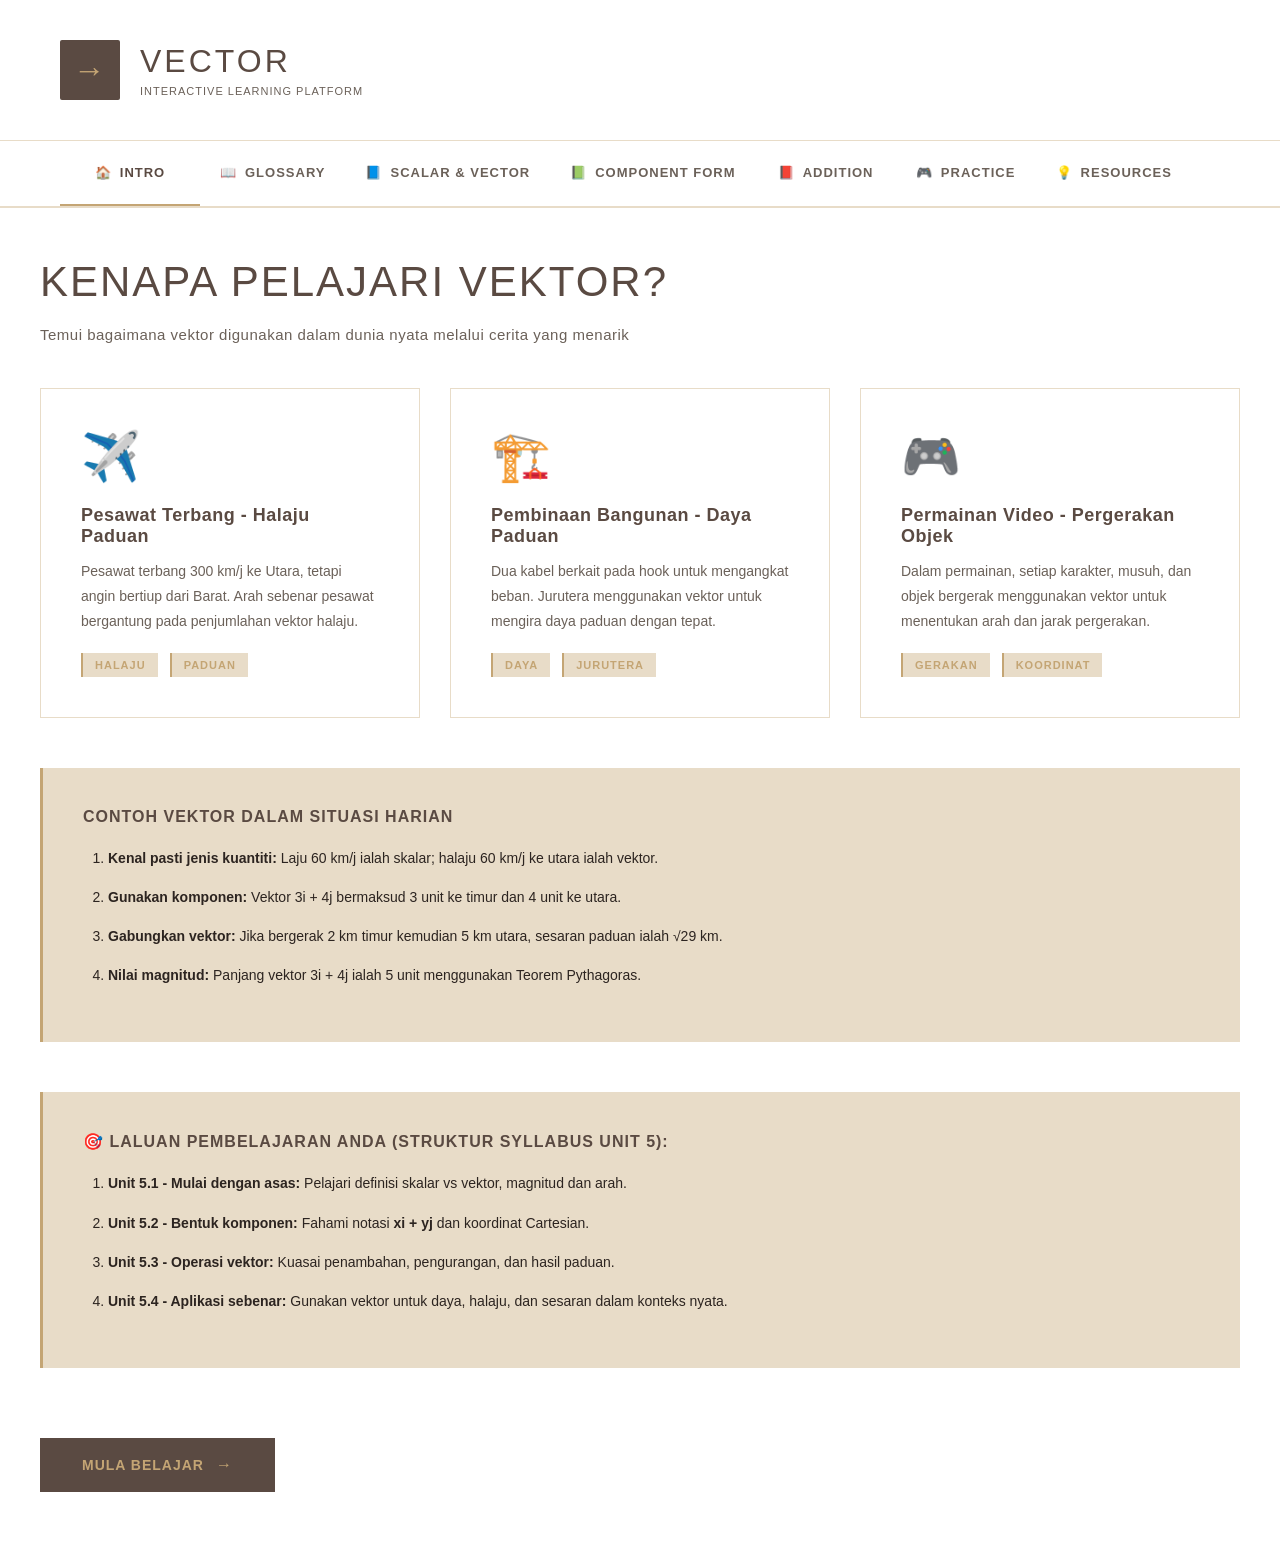
==== commit 75a83c08: "Move Glossary tab after Intro and correct README tab and example counts - Place the Glossary tab but" ====
--- a/VECTOR-LANDING-PAGE.html
+++ b/VECTOR-LANDING-PAGE.html
@@ -196,12 +196,12 @@
     <div class="tab-container">
         <div class="tab-navigation">
             <button class="tab-button active" data-tab="intro"><span class="tab-icon">🏠</span><span>Intro</span></button>
+            <button class="tab-button" data-tab="glossary"><span class="tab-icon">📖</span><span>Glossary</span></button>
             <button class="tab-button" data-tab="concept1"><span class="tab-icon">📘</span><span>Scalar & Vector</span></button>
             <button class="tab-button" data-tab="concept2"><span class="tab-icon">📗</span><span>Component Form</span></button>
             <button class="tab-button" data-tab="concept3"><span class="tab-icon">📕</span><span>Addition</span></button>
             <button class="tab-button" data-tab="practice"><span class="tab-icon">🎮</span><span>Practice</span></button>
             <button class="tab-button" data-tab="resources"><span class="tab-icon">💡</span><span>Resources</span></button>
-            <button class="tab-button" data-tab="glossary"><span class="tab-icon">📖</span><span>Glossary</span></button>
         </div>
 
         <div class="tab-content active" id="intro">
@@ -230,7 +230,6 @@
                 <div class="card-description">Bandingkan vektor sifar, unit, selari, sama dan negatif.</div>
                 <span class="difficulty-badge difficulty-easy">Asas</span>
             </div>
-            <div id="scalar-exercises" class="exercise-carousel-section" style="margin-top: 40px;"></div>
             <button class="cta-button" onclick="switchTab('concept2')">Teruskan</button>
         </div>
 
@@ -243,8 +242,6 @@
             </div>
             <div class="learning-path worked-examples"><h3>Contoh Bentuk Komponen</h3><ol><li><strong>(2, 3)</strong> ditulis sebagai <strong>2i + 3j</strong>.</li><li><strong>(5, -1)</strong> ditulis sebagai <strong>5i - 1j</strong>.</li><li><strong>-3i + 4j</strong> bermaksud 3 unit ke kiri dan 4 unit ke atas.</li><li><strong>Magnitud</strong> vektor 3i + 4j ialah √(3² + 4²) = 5.</li></ol></div>
             <div class="learning-path"><h3>🎯 Aktiviti Ringkas</h3><ol><li>Tukar koordinat (6, 2) kepada bentuk komponen.</li><li>Tukar vektor -2i + 7j kepada koordinat.</li></ol></div>
-            <div id="component-exercises" class="exercise-carousel-section" style="margin-top: 40px;"></div>
-            <div id="unit-vector-exercises" class="exercise-carousel-section" style="margin-top: 40px;"></div>
             <button class="cta-button" onclick="switchTab('concept3')">Teruskan</button>
         </div>
 
@@ -257,8 +254,6 @@
             </div>
             <div class="learning-path worked-examples"><h3>Contoh Penambahan</h3><ol><li><strong>(2i + 3j) + (1i + 4j)</strong> = 3i + 7j.</li><li><strong>(5i - 2j) + (-3i + 1j)</strong> = 2i - 1j.</li><li><strong>(3i + 4j) - (1i + 2j)</strong> = 2i + 2j.</li><li><strong>Sesaran 3 km timur dan 4 km utara</strong> menghasilkan paduan 5 km ke timur laut.</li></ol></div>
             <div class="learning-path"><h3>🎯 Cuba Sendiri</h3><ol><li>Tambah vektor 4i + 2j dengan -1i + 5j.</li><li>Kenal pasti magnitud paduan untuk 6i + 8j.</li></ol></div>
-            <div id="addition-exercises" class="exercise-carousel-section" style="margin-top: 40px;"></div>
-            <div id="geometry-exercises" class="exercise-carousel-section" style="margin-top: 40px;"></div>
             <section class="addition-module" aria-labelledby="addition-module-title">
                 <div class="addition-module-heading">
                     <span class="addition-module-kicker">Modul pembelajaran</span>
@@ -393,16 +388,6 @@
                     <div class="card"><div class="card-icon">🌍</div><div class="card-title">Masalah Dunia Nyata</div><div class="card-description">Gunakan vektor untuk menyelesaikan masalah tentang pesawat, bangunan, dan enjin.</div><div class="card-meta"><span>8 soalan</span><span>Mencabar</span></div><button class="cta-button" style="width:100%; margin-top:15px; justify-content:center;" onclick="startPractice('realworld')">Mulai →</button></div>
                     <div class="card"><div class="card-icon">🏆</div><div class="card-title">Ujian Akhir</div><div class="card-description">Soalan campuran dari semua topik. Capai 80% untuk lulus dan dapatkan sijil.</div><div class="card-meta"><span>20 soalan</span><span>Semua tahap</span></div><button class="cta-button" style="width:100%; margin-top:15px; justify-content:center;" onclick="startPractice('quiz')">Mulai →</button></div>
                 </div>
-                <h3 style="margin-top: 40px; margin-bottom: 20px;">📋 Set Praktis Mengikut Tab Konsep</h3>
-                <div class="card-grid">
-                    <div class="card"><div class="card-icon">🔢</div><div class="card-title">Pendaraban Skalar (Scalar & Vector)</div><div class="card-description">Latihan pendaraban skalar dengan berbagai pekali dan tanda negatif. Soalan dari tab Scalar & Vector.</div><div class="card-meta"><span>3 soalan</span><span>Tanpa tahap</span></div><button class="cta-button" style="width:100%; margin-top:15px; justify-content:center;" onclick="startPractice('scalarPractice')">Mulai →</button></div>
-                    <div class="card"><div class="card-icon">📐</div><div class="card-title">Komponen & Unit Vektor (Component)</div><div class="card-description">Latihan komponen bentuk, magnitud, sudut, dan vektor unit. Soalan dari tab Component Form.</div><div class="card-meta"><span>5 soalan</span><span>Tanpa tahap</span></div><button class="cta-button" style="width:100%; margin-top:15px; justify-content:center;" onclick="startPractice('componentPractice')">Mulai →</button></div>
-                    <div class="card"><div class="card-icon">➕</div><div class="card-title">Tambah, Tolak & Laluan (Addition)</div><div class="card-description">Latihan penambahan, pengurangan dan laluan dalam segi empat selari. Soalan dari tab Addition.</div><div class="card-meta"><span>5 soalan</span><span>Tanpa tahap</span></div><button class="cta-button" style="width:100%; margin-top:15px; justify-content:center;" onclick="startPractice('additionPractice')">Mulai →</button></div>
-                </div>
-                <h3 style="margin-top: 40px; margin-bottom: 20px;">🌟 Ujian Gabungan (Extra Exercise)</h3>
-                <div class="card-grid">
-                    <div class="card"><div class="card-icon">🎯</div><div class="card-title">Soalan Gabungan Pelbagai Topik</div><div class="card-description">Soalan yang menggabungkan dua atau lebih topik. Memerlukan pemahaman merentas bab untuk menyelesaikan. Untuk latihan tambahan.</div><div class="card-meta"><span>5 soalan</span><span>Mencabar</span></div><button class="cta-button" style="width:100%; margin-top:15px; justify-content:center;" onclick="startPractice('combination')">Mulai →</button></div>
-                </div>
                 <div class="features-grid" style="margin-top:40px;">
                     <div class="feature-box"><div class="feature-box-icon">⚡</div><div class="feature-box-title">Maklum Balas Serta-merta</div><div class="feature-box-text">Tahu benar atau salah dengan segera</div></div>
                     <div class="feature-box"><div class="feature-box-icon">💡</div><div class="feature-box-title">Petua Progresif</div><div class="feature-box-text">4 tahap petua jika anda tersesat</div></div>
@@ -785,48 +770,6 @@
             return problem;
         }
 
-        // Workbook-style generator for carousel exercises
-        function createWorkbookGen(exerciseArray) {
-            let index = 0;
-            return (diff) => {
-                if (!exerciseArray || exerciseArray.length === 0) return { question: 'Sedang memuatkan...', answer: '', hint: '', solution: '', tag: 'Loading' };
-                const ex = exerciseArray[index % exerciseArray.length];
-                index++;
-                return {
-                  question: ex.question,
-                  answer: ex.answer,
-                  hint: ex.hint,
-                  solution: ex.steps.map((s, i) => `${i + 1}. ${s}`).join('\n'),
-                  tag: ex.title
-                };
-            };
-        }
-
-        function initializePracticeCategories() {
-            if (window.PracticeExercises && !CATEGORY_CONFIG.scalarPractice) {
-                Object.assign(CATEGORY_CONFIG, {
-                    scalarPractice: { title: 'Pendaraban Skalar (Scalar & Vector)', total: 3, gen: createWorkbookGen(window.PracticeExercises.concept1), isWorkbook: true },
-                    componentPractice: { title: 'Komponen & Unit Vektor (Component Form)', total: 5, gen: createWorkbookGen(window.PracticeExercises.concept2), isWorkbook: true },
-                    additionPractice: { title: 'Tambah, Tolak & Laluan (Addition)', total: 5, gen: createWorkbookGen(window.PracticeExercises.concept3), isWorkbook: true }
-                });
-            }
-        }
-
-        function initializeAllPracticeCategories_old() {
-            if (window.PracticeExercises) {
-                // Add combination exercises
-                if (window.PracticeExercises.combination && !CATEGORY_CONFIG.combination) {
-                    CATEGORY_CONFIG.combination = {
-                        title: 'Soalan Gabungan (Extra)',
-                        total: window.PracticeExercises.combination.length,
-                        gen: createWorkbookGen(window.PracticeExercises.combination),
-                        isWorkbook: true
-                    };
-                }
-            }
-            initializePracticeCategories();
-        }
-
         const CATEGORY_CONFIG = {
             express: { title: 'Ungkapkan Vektor', total: 10, gen: genExpress },
             add: { title: 'Tambah / Tolak Vektor', total: 15, gen: genAdd },
@@ -836,25 +779,6 @@
             quiz: { title: 'Ujian Akhir', total: 20, gen: genQuiz, isQuiz: true }
         };
 
-        // Initialize practice categories when DOM is ready or when accessed
-        function initializeAllCategories() {
-            initializePracticeCategories();
-            if (window.PracticeExercises && window.PracticeExercises.combination && !CATEGORY_CONFIG.combination) {
-                CATEGORY_CONFIG.combination = {
-                    title: 'Soalan Gabungan (Extra)',
-                    total: window.PracticeExercises.combination.length,
-                    gen: createWorkbookGen(window.PracticeExercises.combination),
-                    isWorkbook: true
-                };
-            }
-        }
-
-        if (document.readyState === 'loading') {
-            document.addEventListener('DOMContentLoaded', initializeAllCategories);
-        } else {
-            initializeAllCategories();
-        }
-
         // ---------- gamification (XP / level), persisted in localStorage ----------
         let progress = loadProgress();
         function loadProgress() {
@@ -887,7 +811,6 @@
         let session = null;
 
         function startPractice(category) {
-            initializeAllCategories();
             const cfg = CATEGORY_CONFIG[category];
             session = { category, difficulty: 'easy', index: 0, total: cfg.total, correct: 0, attempts: 0, hintLevel: 0, sessionXp: 0, problem: null, answered: false };
             document.getElementById('practiceMenu').style.display = 'none';
@@ -1118,7 +1041,6 @@
     <script src="vector-visuals.js"></script>
     <script src="vector-extensions.js"></script>
     <script src="vector-examples.js"></script>
-    <script src="vector-exercise-carousel.js"></script>
     <script src="vector-addition-lesson.js"></script>
 </body>
 </html>
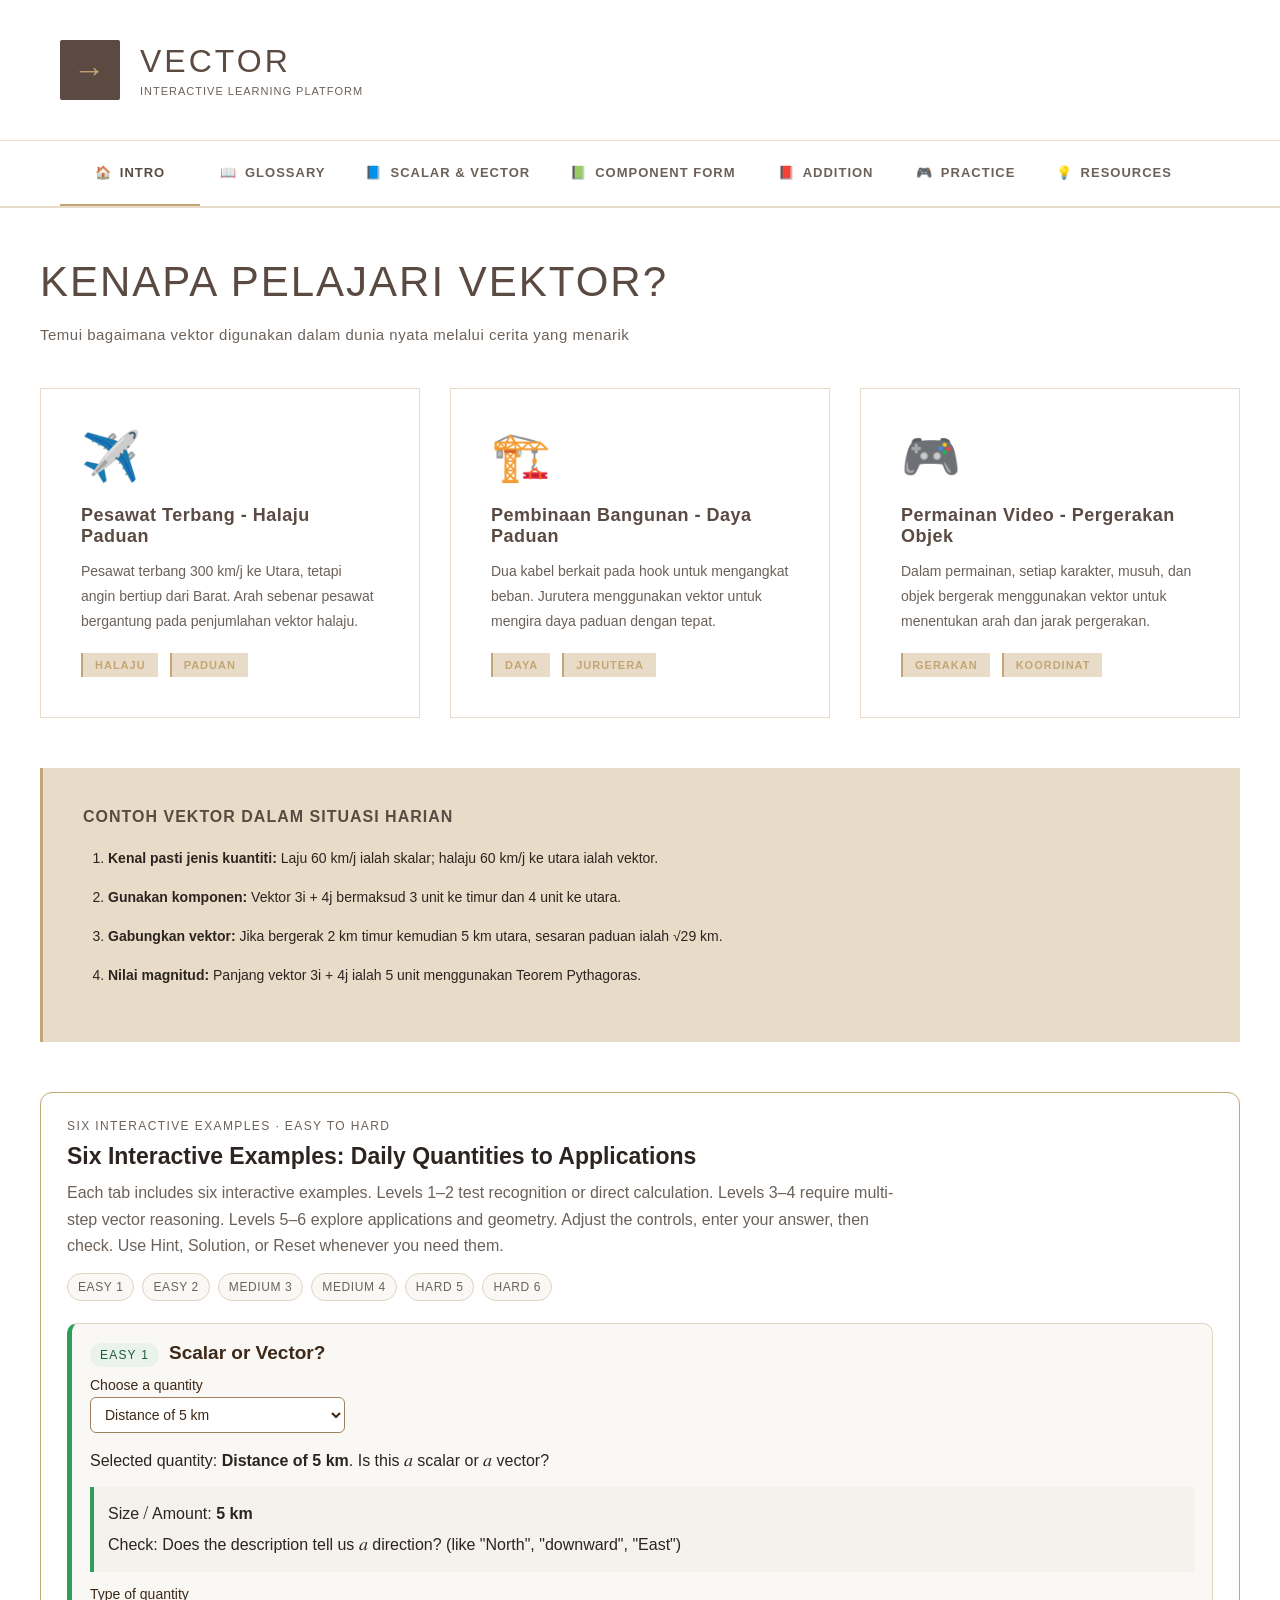
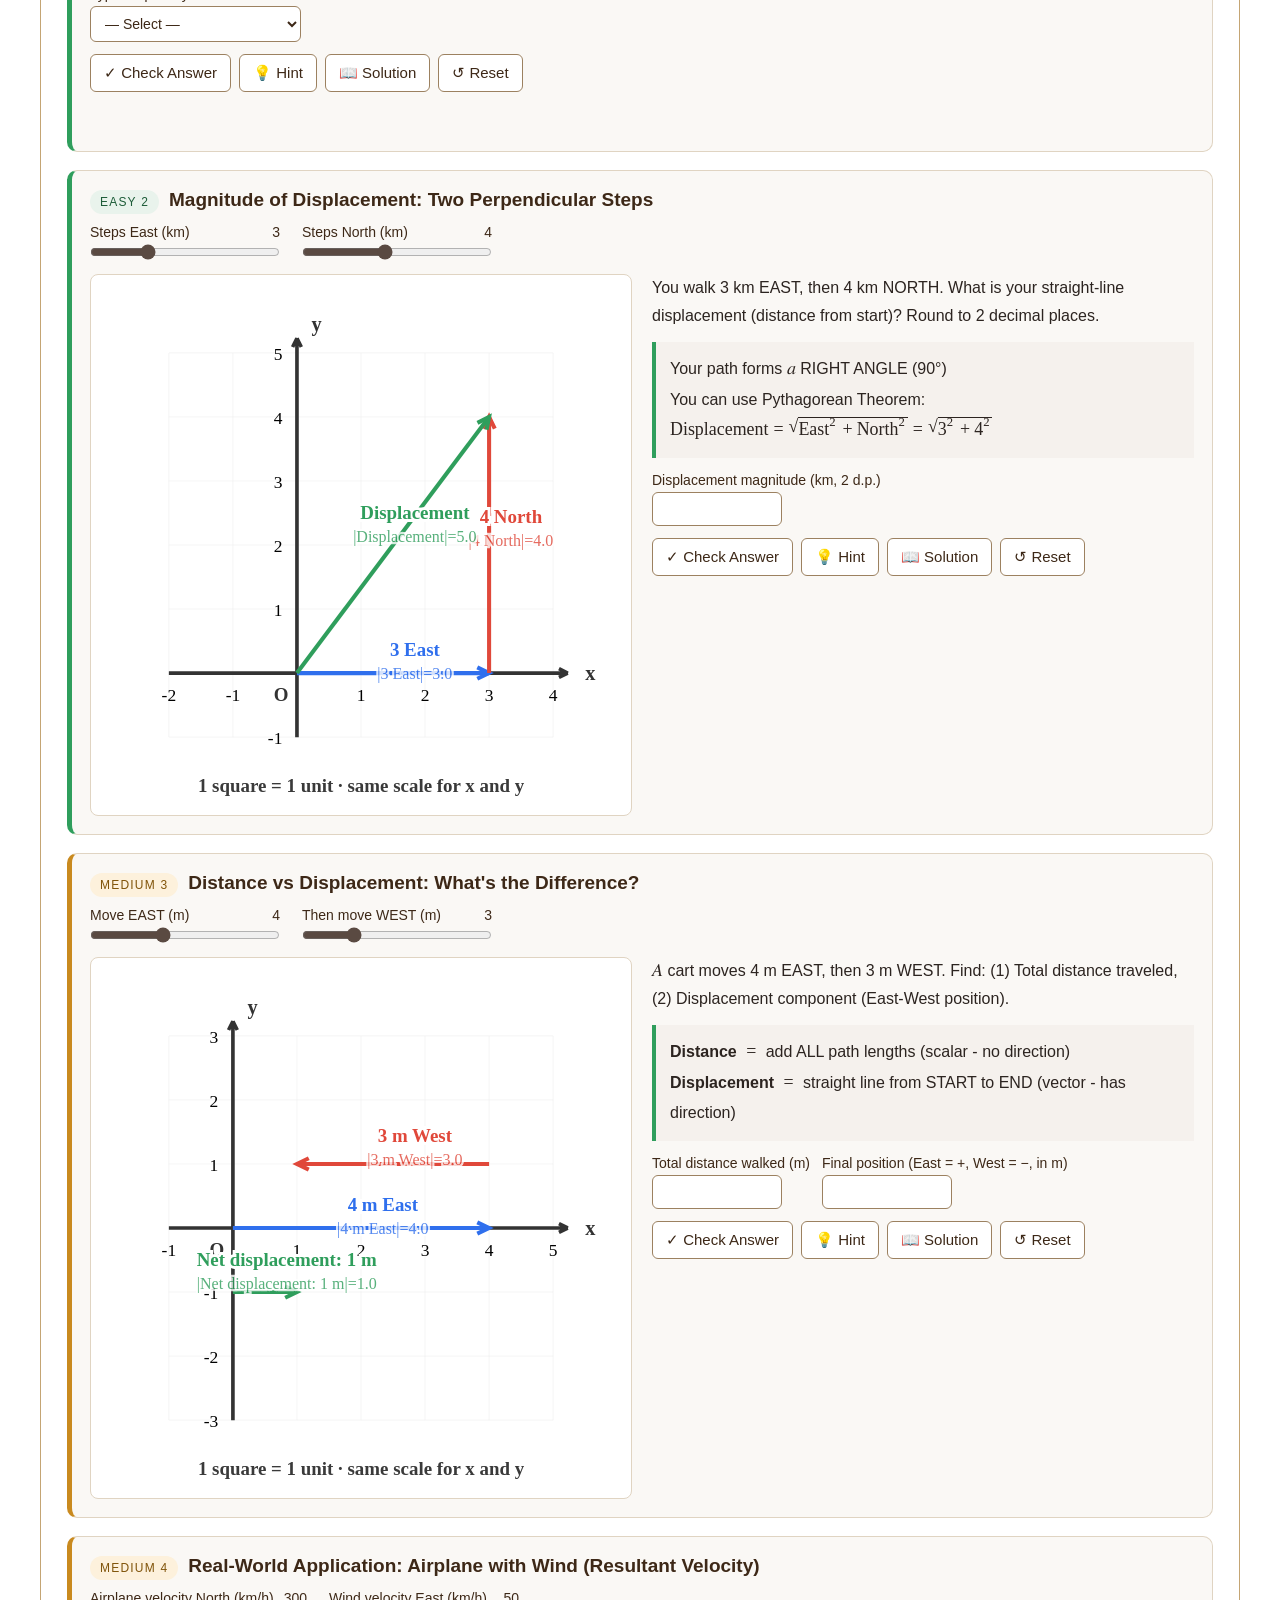
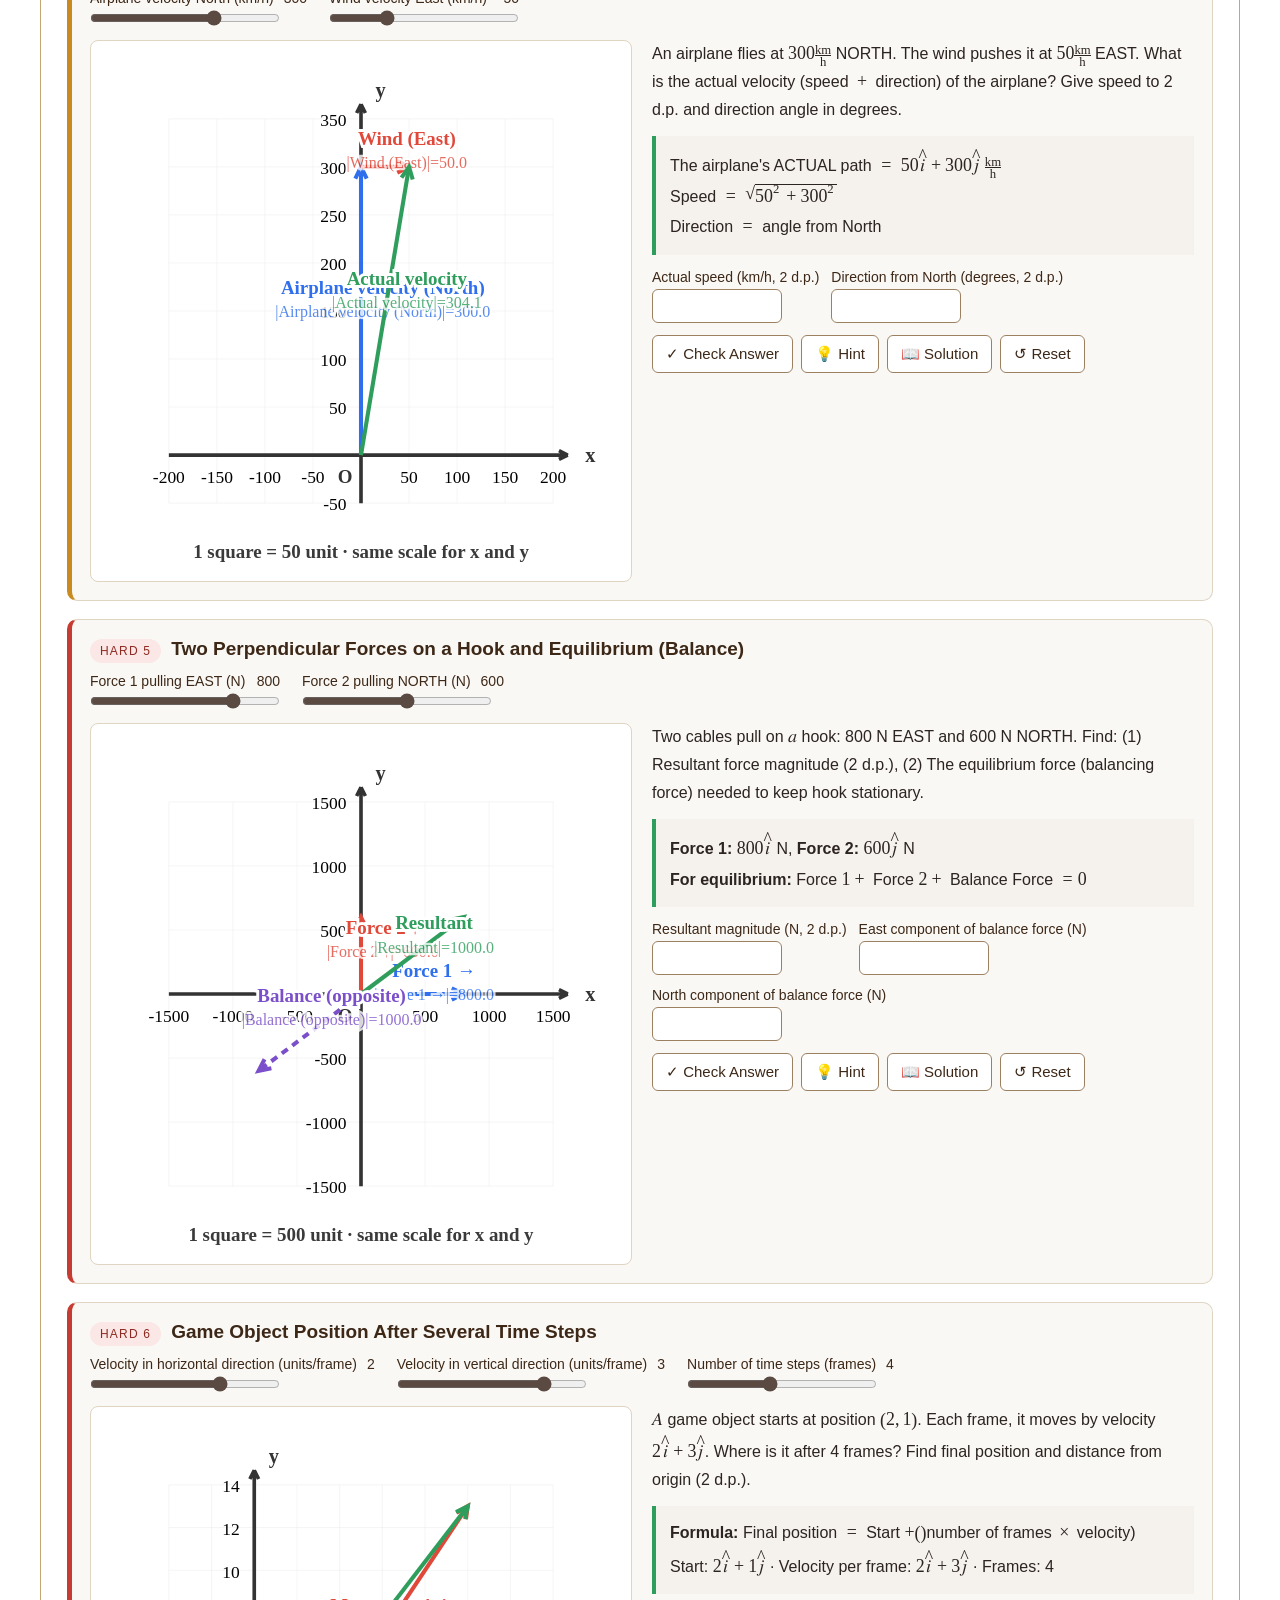
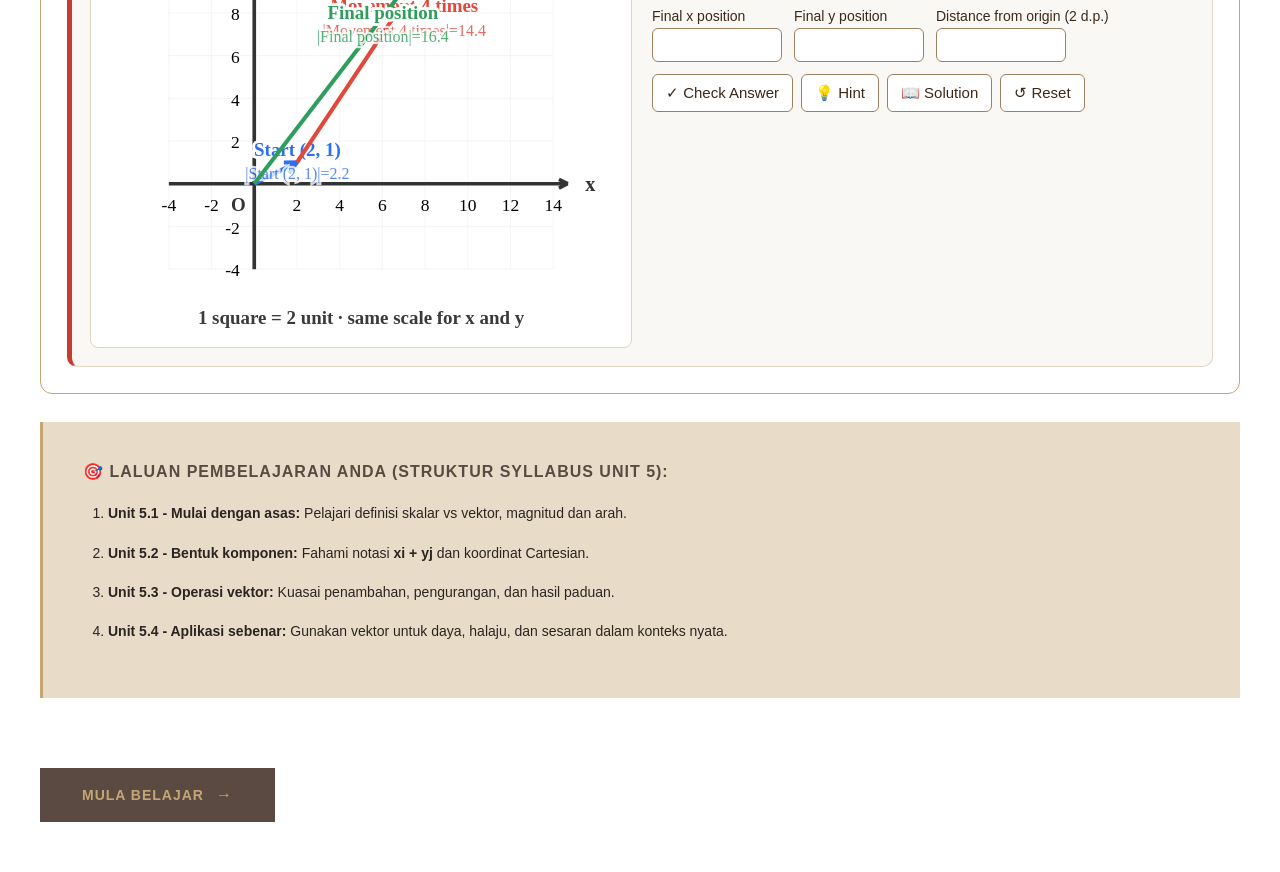
==== commit 66f65a42: "Fix tab code review findings and restore example ladders Tabs: - Add vector-tabs.js, one tab impleme" ====
--- a/VECTOR-LANDING-PAGE.html
+++ b/VECTOR-LANDING-PAGE.html
@@ -84,7 +84,7 @@
         }
 
         .tab-container { background: var(--white); border-radius: 0; overflow: hidden; box-shadow: none; margin-bottom: 0; }
-        .tab-navigation { display: flex; flex-wrap: wrap; background: var(--white); border-bottom: 2px solid var(--accent-light-tan); overflow-x: auto; -webkit-overflow-scrolling: touch; padding: 0 60px; }
+        .tab-navigation { display: flex; flex-wrap: nowrap; background: var(--white); border-bottom: 2px solid var(--accent-light-tan); overflow-x: auto; -webkit-overflow-scrolling: touch; scrollbar-width: thin; padding: 0 60px; }
         .tab-button { flex: 0 1 auto; min-width: 140px; padding: 24px 20px; border: none; background: transparent; cursor: pointer; font-size: 13px; font-weight: 600; color: var(--text-muted); transition: all 0.3s ease; border-bottom: 2px solid transparent; position: relative; white-space: nowrap; display: flex; align-items: center; justify-content: center; gap: 8px; text-transform: uppercase; letter-spacing: 1px; }
         .tab-button:hover { background: transparent; color: var(--primary-brown); }
         .tab-button.active { background: transparent; color: var(--primary-brown); border-bottom-color: var(--primary-gold); }
@@ -213,7 +213,7 @@
             </div>
             <div class="learning-path worked-examples"><h3>Contoh Vektor dalam Situasi Harian</h3><ol><li><strong>Kenal pasti jenis kuantiti:</strong> Laju 60 km/j ialah skalar; halaju 60 km/j ke utara ialah vektor.</li><li><strong>Gunakan komponen:</strong> Vektor 3i + 4j bermaksud 3 unit ke timur dan 4 unit ke utara.</li><li><strong>Gabungkan vektor:</strong> Jika bergerak 2 km timur kemudian 5 km utara, sesaran paduan ialah √29 km.</li><li><strong>Nilai magnitud:</strong> Panjang vektor 3i + 4j ialah 5 unit menggunakan Teorem Pythagoras.</li></ol></div>
             <div class="learning-path"><h3>🎯 Laluan Pembelajaran Anda (Struktur Syllabus Unit 5):</h3><ol><li><strong>Unit 5.1 - Mulai dengan asas:</strong> Pelajari definisi skalar vs vektor, magnitud dan arah.</li><li><strong>Unit 5.2 - Bentuk komponen:</strong> Fahami notasi <strong>xi + yj</strong> dan koordinat Cartesian.</li><li><strong>Unit 5.3 - Operasi vektor:</strong> Kuasai penambahan, pengurangan, dan hasil paduan.</li><li><strong>Unit 5.4 - Aplikasi sebenar:</strong> Gunakan vektor untuk daya, halaju, dan sesaran dalam konteks nyata.</li></ol></div>
-            <button class="cta-button" onclick="switchTab('concept1')">Mula Belajar</button>
+            <button class="cta-button" data-switch-tab="concept1">Mula Belajar</button>
         </div>
 
         <div class="tab-content" id="concept1">
@@ -230,7 +230,7 @@
                 <div class="card-description">Bandingkan vektor sifar, unit, selari, sama dan negatif.</div>
                 <span class="difficulty-badge difficulty-easy">Asas</span>
             </div>
-            <button class="cta-button" onclick="switchTab('concept2')">Teruskan</button>
+            <button class="cta-button" data-switch-tab="concept2">Teruskan</button>
         </div>
 
         <div class="tab-content" id="concept2">
@@ -242,7 +242,7 @@
             </div>
             <div class="learning-path worked-examples"><h3>Contoh Bentuk Komponen</h3><ol><li><strong>(2, 3)</strong> ditulis sebagai <strong>2i + 3j</strong>.</li><li><strong>(5, -1)</strong> ditulis sebagai <strong>5i - 1j</strong>.</li><li><strong>-3i + 4j</strong> bermaksud 3 unit ke kiri dan 4 unit ke atas.</li><li><strong>Magnitud</strong> vektor 3i + 4j ialah √(3² + 4²) = 5.</li></ol></div>
             <div class="learning-path"><h3>🎯 Aktiviti Ringkas</h3><ol><li>Tukar koordinat (6, 2) kepada bentuk komponen.</li><li>Tukar vektor -2i + 7j kepada koordinat.</li></ol></div>
-            <button class="cta-button" onclick="switchTab('concept3')">Teruskan</button>
+            <button class="cta-button" data-switch-tab="concept3">Teruskan</button>
         </div>
 
         <div class="tab-content" id="concept3">
@@ -367,7 +367,7 @@
                     </ul>
                 </section>
             </section>
-            <button class="cta-button" onclick="switchTab('practice')">Pergi ke Latihan</button>
+            <button class="cta-button" data-switch-tab="practice">Pergi ke Latihan</button>
         </div>
 
         <div class="tab-content" id="practice">
@@ -442,42 +442,40 @@
                     </div>
                 </div>
             </div>
-            <button class="cta-button" onclick="switchTab('resources')">Lihat Sumber</button>
+            <button class="cta-button" data-switch-tab="resources">Lihat Sumber</button>
         </div>
 
         <div class="tab-content" id="resources">
             <div class="content-header"><h2>Sumber Tambahan</h2><p>Rujukan formula dan nota ringkas untuk membantu anda mengulangkaji dengan cepat.</p></div>
             <div class="learning-path"><h3>Rujukan Cepat</h3><ol><li><strong>Magnitud:</strong> |v| = √(x² + y²)</li><li><strong>Komponen:</strong> v = xi + yj</li><li><strong>Tambah:</strong> (a₁i + a₂j) + (b₁i + b₂j)</li><li><strong>Sesaran:</strong> Q - P</li></ol></div>
             <div class="learning-path worked-examples"><h3>Contoh Menggunakan Formula</h3><ol><li><strong>Magnitud:</strong> v = −3i + 4j ⇒ |v| = √((−3)² + 4²) = 5.</li><li><strong>Sesaran:</strong> P(1, 2), Q(4, 6) ⇒ PQ = (4 − 1)i + (6 − 2)j = 3i + 4j.</li><li><strong>Vektor unit:</strong> u = v/|v| = −3/5 i + 4/5 j, dan |u| = 1.</li></ol></div>
-            <button class="cta-button" onclick="switchTab('glossary')">Buka Glossary</button>
+            <button class="cta-button" data-switch-tab="glossary">Buka Glossary</button>
         </div>
 
         <div class="tab-content" id="glossary">
             <div class="content-header"><h2>Glossary</h2><p>Buka halaman glossary vektor untuk definisi terperinci dan contoh tambahan.</p></div>
-            <div class="learning-path"><h3>Halaman Berasingan</h3><ol><li>Glossary mempunyai tab sendiri dengan definisi, contoh, dan notasi.</li><li>Klik butang di bawah untuk membuka halaman glossary.</li></ol></div>
+            <div class="learning-path"><h3>Halaman Penuh</h3><ol><li>Tab ini memberi ringkasan istilah dengan contoh berperingkat.</li><li>Untuk senarai penuh dengan definisi dan notasi, klik butang di bawah untuk membuka halaman glossary.</li></ol></div>
             <div class="learning-path worked-examples"><h3>Istilah dalam Pengiraan</h3><ol><li><strong>Komponen dan magnitud:</strong> v = 3i + 4j mempunyai komponen (3, 4) dan magnitud √(3² + 4²) = 5.</li><li><strong>Vektor negatif:</strong> −v = −3i − 4j; v + (−v) = 0i + 0j ialah vektor sifar.</li><li><strong>Vektor unit:</strong> v/|v| = 0.6i + 0.8j mempunyai magnitud √(0.6² + 0.8²) = 1.</li></ol></div>
-            <a class="cta-button" href="vector-glossary.html">Buka Glossary</a>
+            <a class="cta-button" href="vector-glossary.html">Buka Glossary Penuh</a>
         </div>
     </div>
 
     <script src="vector-math.js"></script>
     <script src="vector-diagrams.js"></script>
+    <script src="vector-tabs.js"></script>
     <script>
+        const landingTabs = VectorTabs.init({ useHash: true });
+
         function switchTab(tabName) {
-            document.querySelectorAll('.tab-content').forEach(content => content.classList.remove('active'));
-            document.querySelectorAll('.tab-button').forEach(button => button.classList.remove('active'));
-            const selectedContent = document.getElementById(tabName);
-            if (selectedContent) selectedContent.classList.add('active');
-            const selectedButton = document.querySelector(`.tab-button[data-tab="${tabName}"]`);
-            if (selectedButton) selectedButton.classList.add('active');
-        }
+            return landingTabs.switchTo(tabName);
+        }
+
+        document.addEventListener('click', function(event) {
+            const trigger = event.target.closest('[data-switch-tab]');
+            if (trigger) switchTab(trigger.getAttribute('data-switch-tab'));
+        });
 
         document.addEventListener('DOMContentLoaded', function() {
-            document.querySelectorAll('.tab-button').forEach(button => {
-                button.addEventListener('click', function() {
-                    switchTab(this.getAttribute('data-tab'));
-                });
-            });
             updateXpHeader();
         });
 
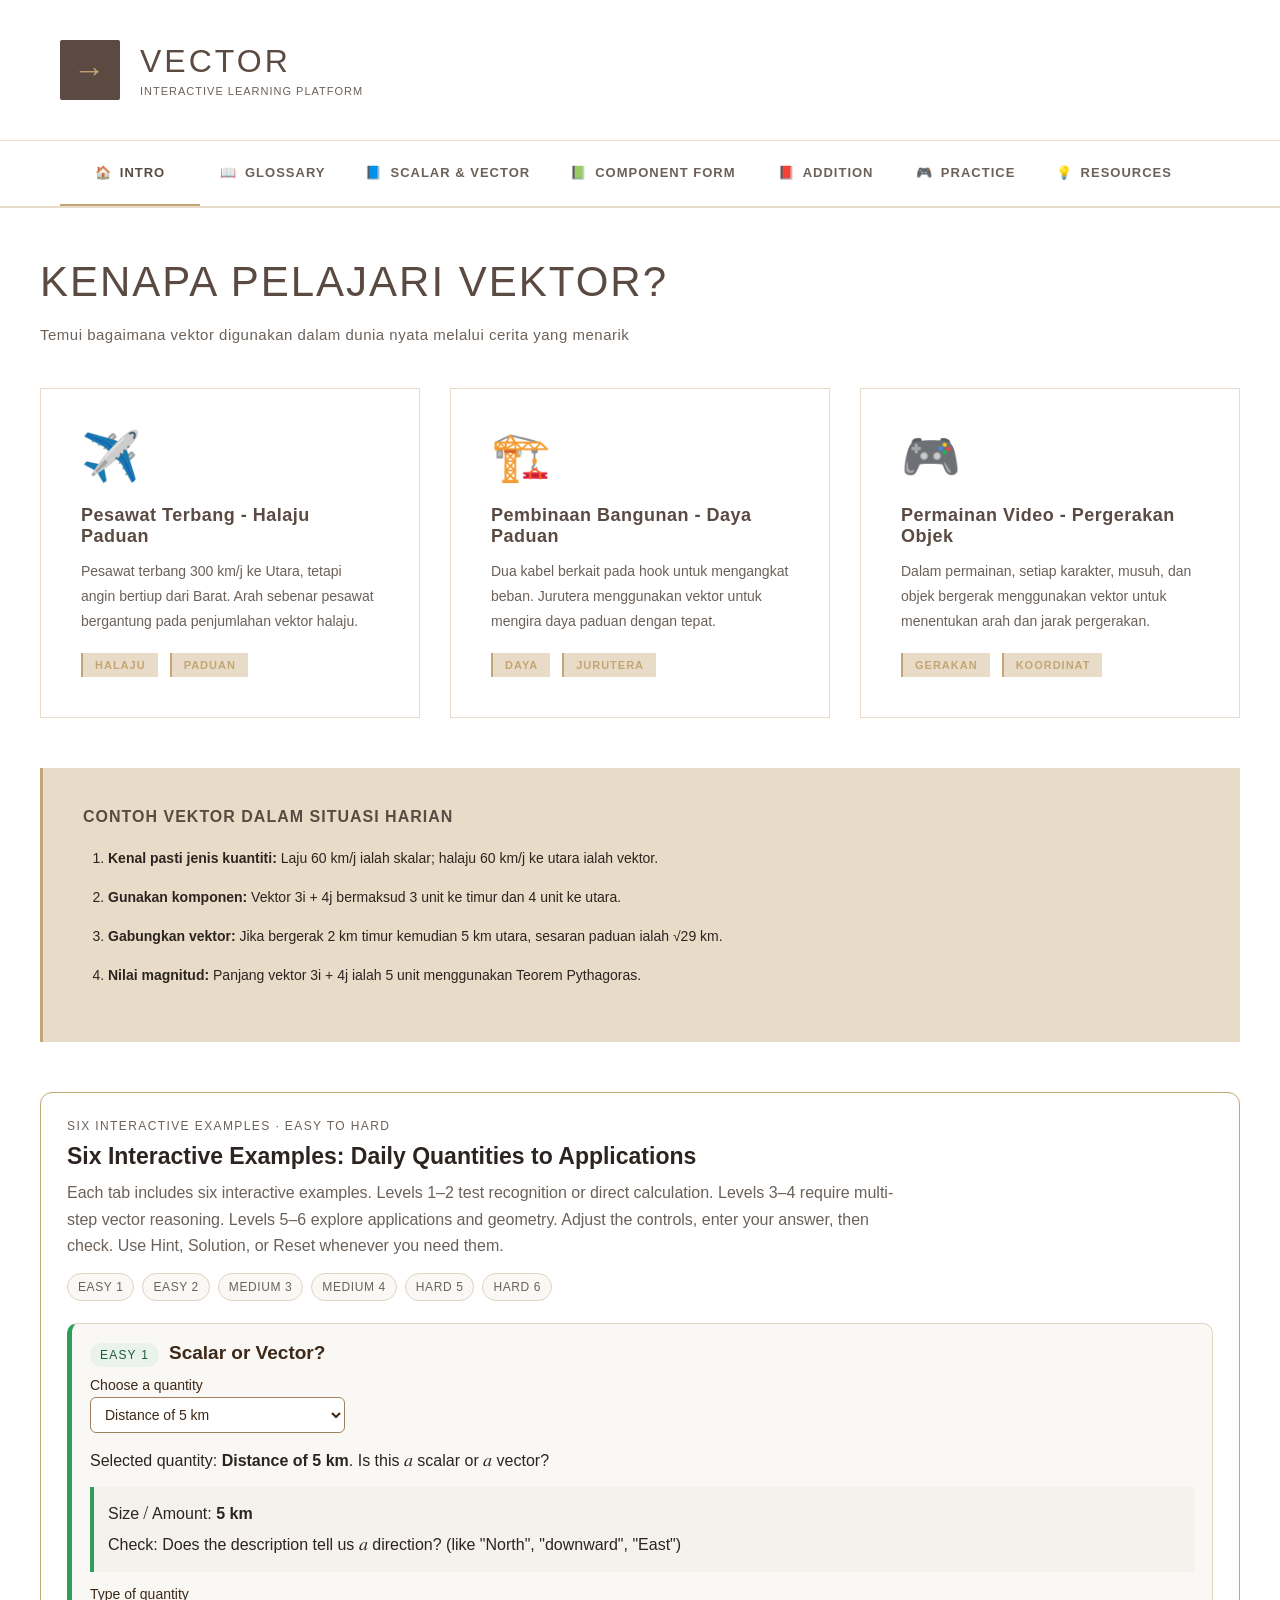
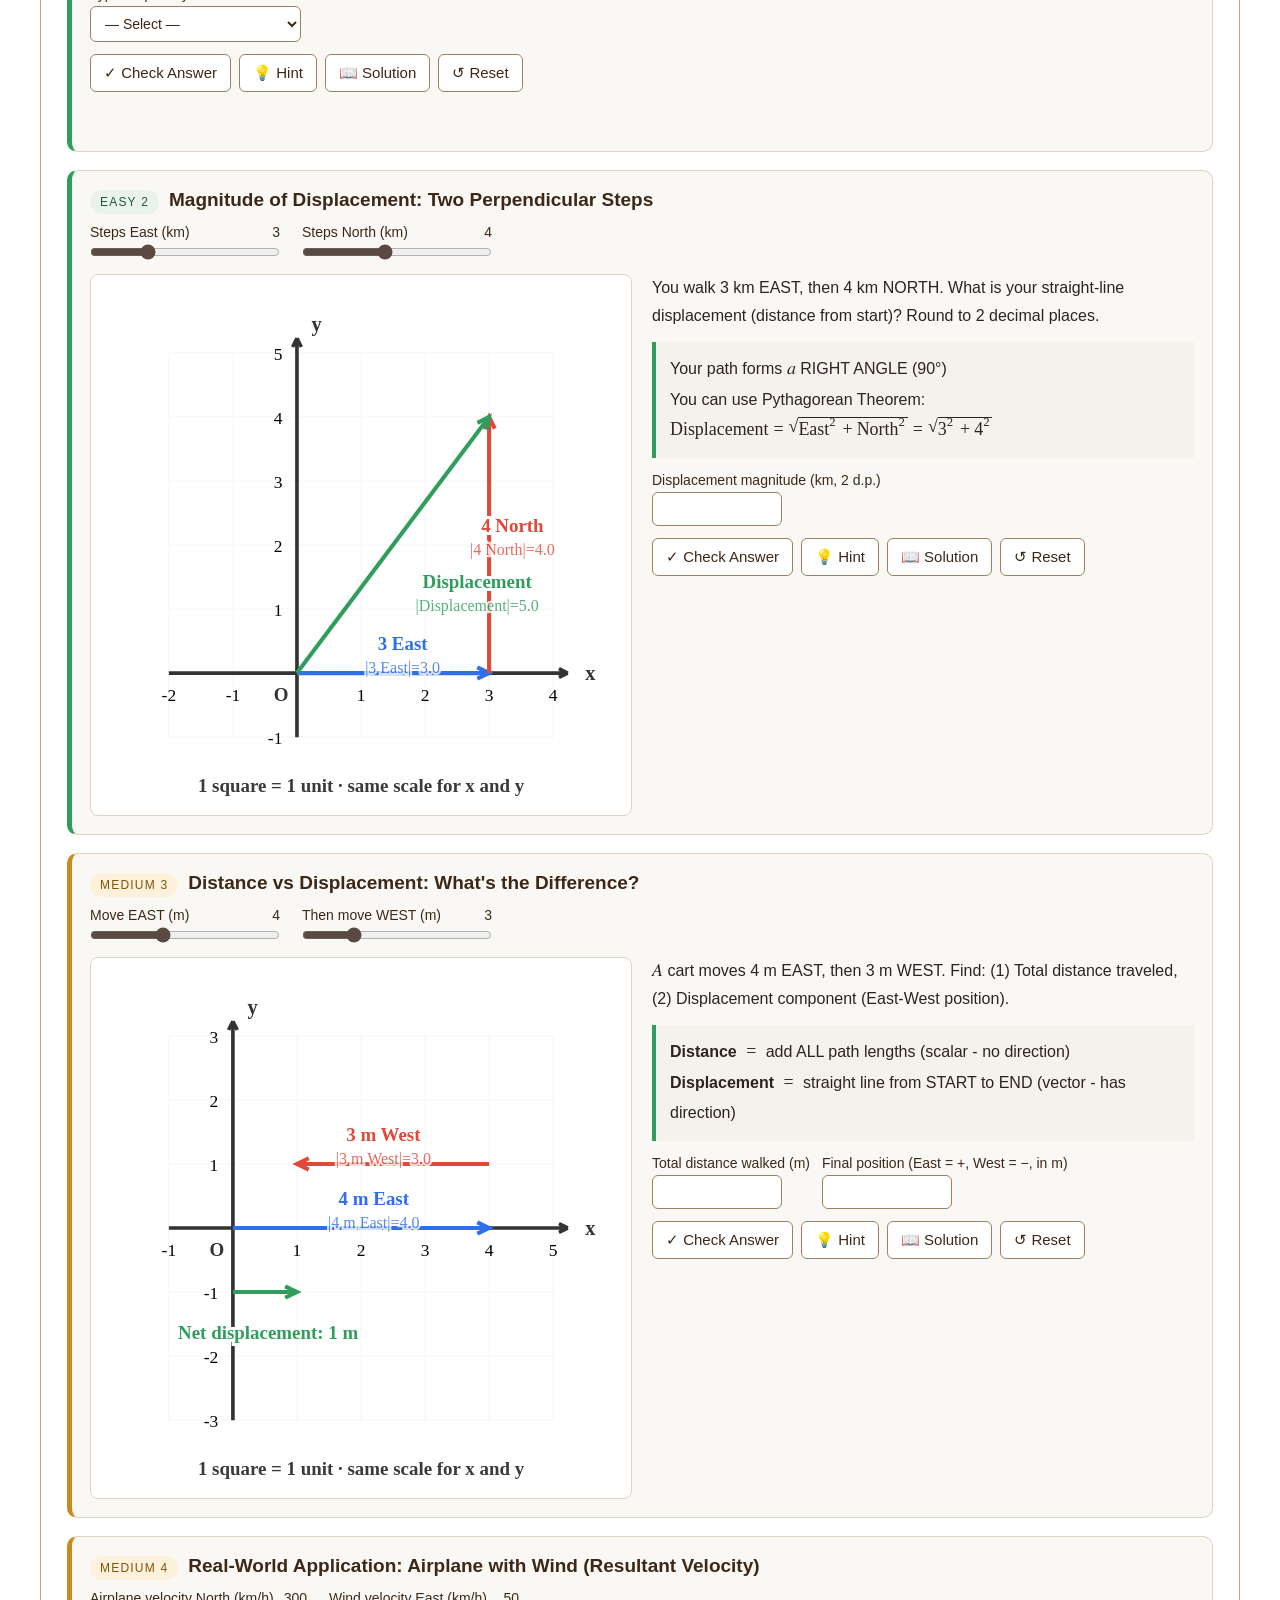
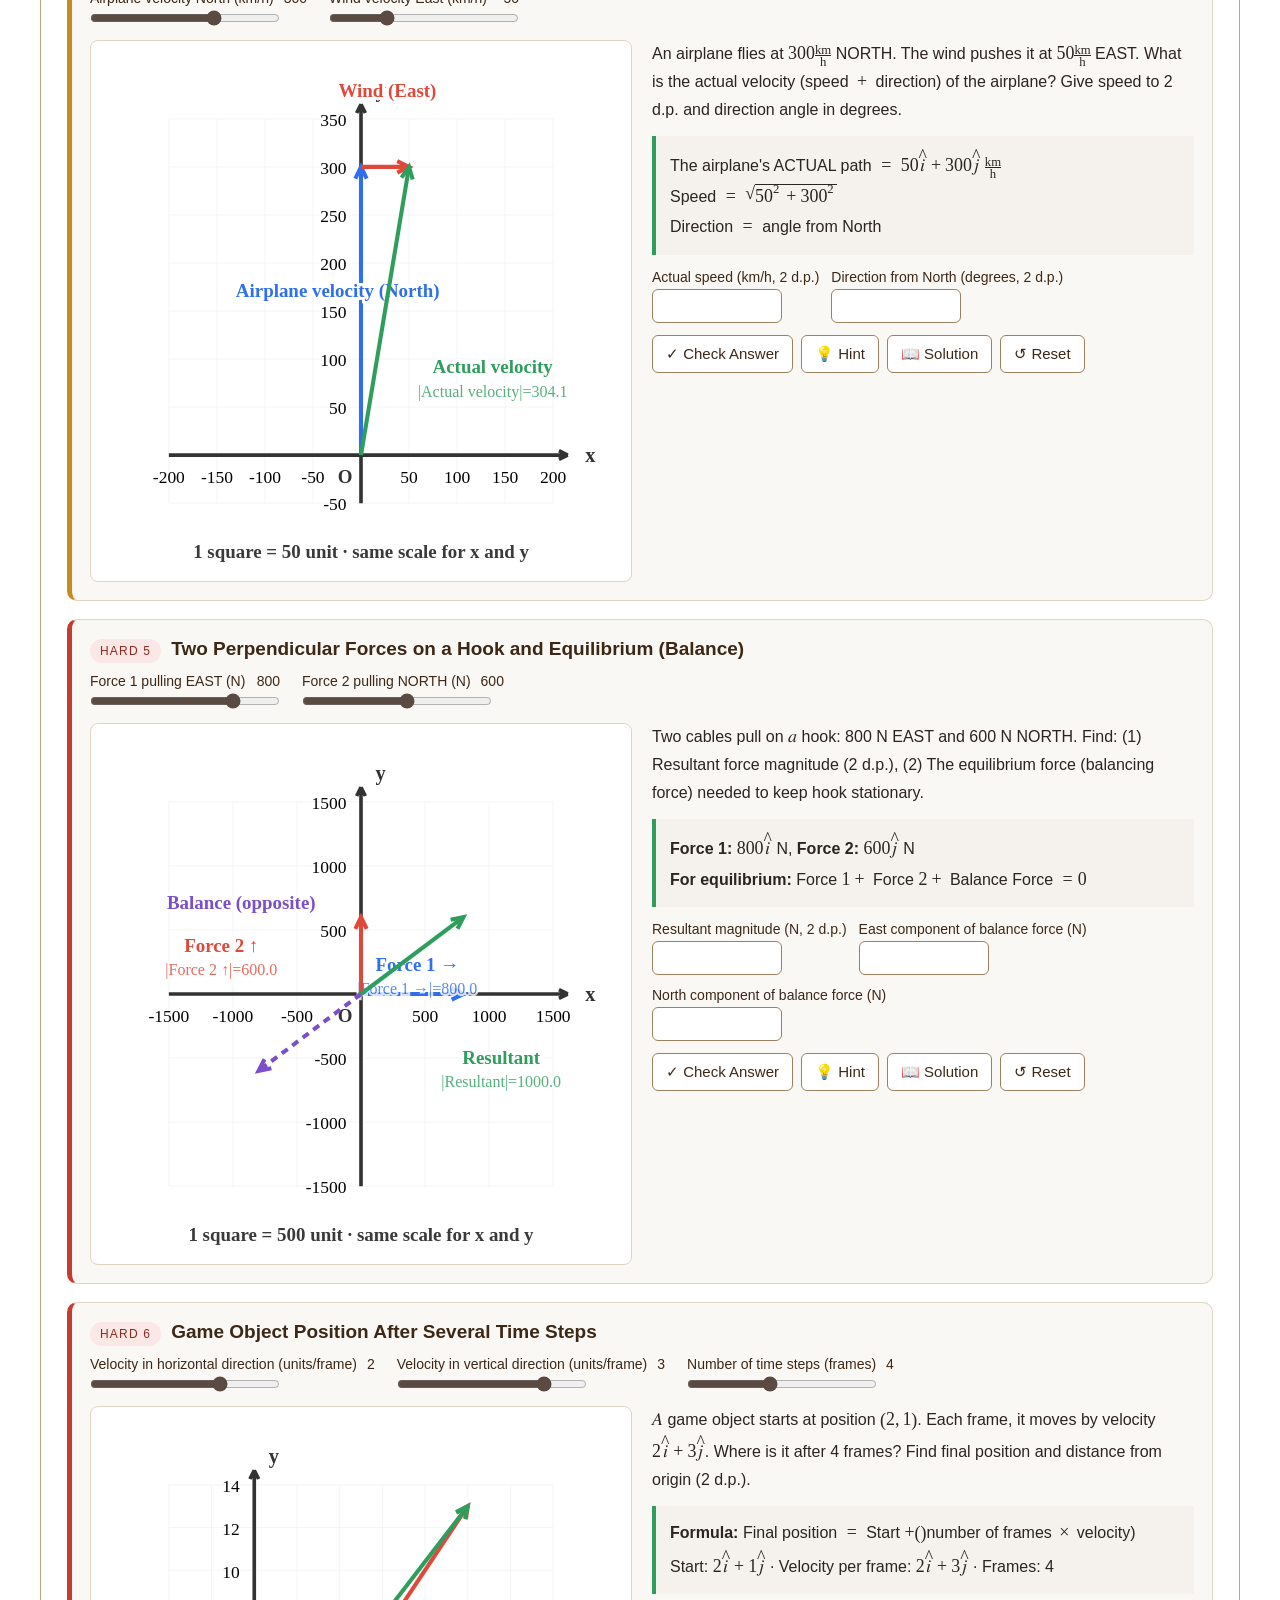
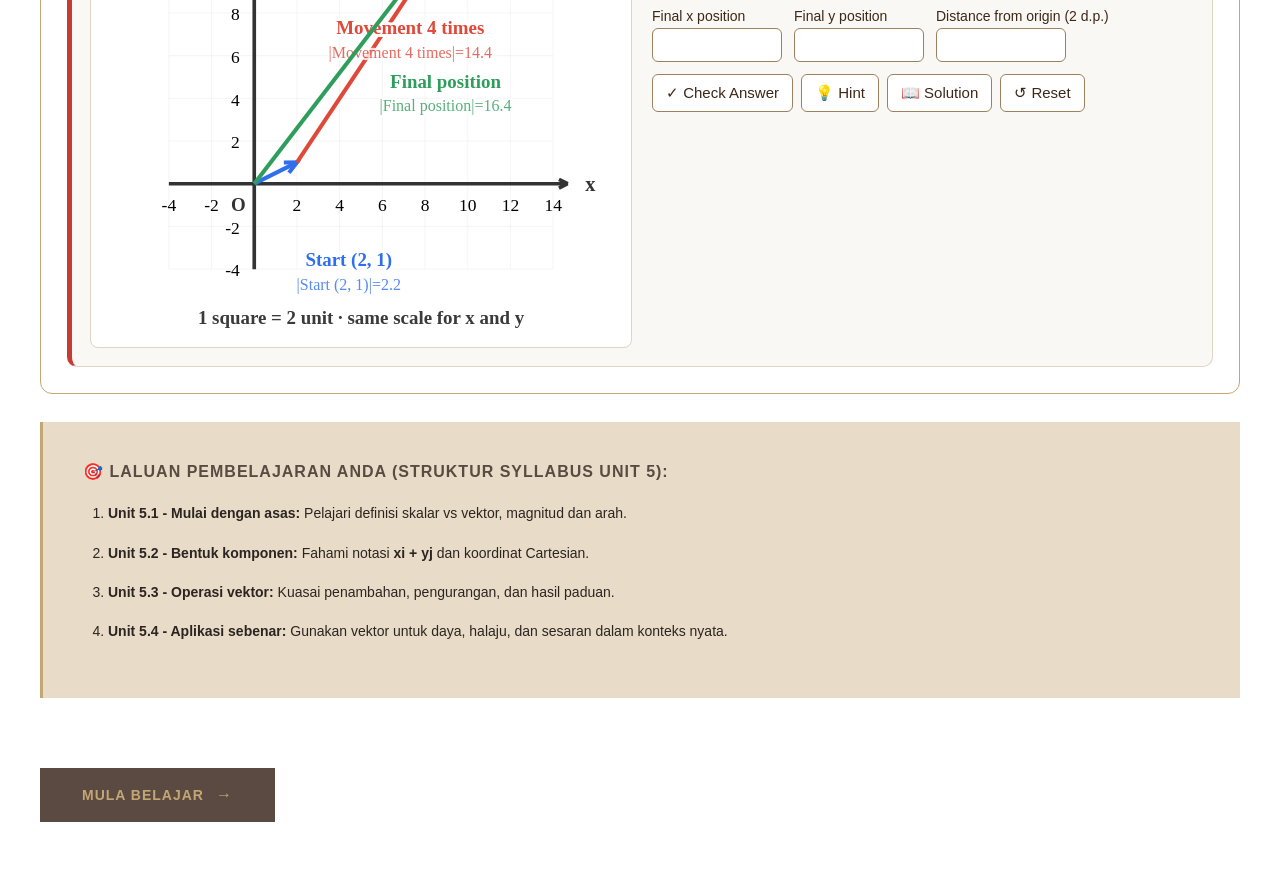
==== commit c3beb89a: "Fix crowded diagram labels - Vector labels now search several distances and positions along each   a" ====
--- a/VECTOR-LANDING-PAGE.html
+++ b/VECTOR-LANDING-PAGE.html
@@ -298,16 +298,16 @@
                             </defs>
                             <circle cx="55" cy="180" r="4" fill="#3d2817"/>
                             <circle cx="170" cy="115" r="4" fill="#3d2817"/>
-                            <circle cx="265" cy="55" r="4" fill="#3d2817"/>
+                            <circle cx="235" cy="35" r="4" fill="#3d2817"/>
                             <line x1="55" y1="180" x2="170" y2="115" stroke="#2864a5" stroke-width="4" marker-end="url(#addition-arrow-a)"/>
-                            <line x1="170" y1="115" x2="265" y2="55" stroke="#c47716" stroke-width="4" marker-end="url(#addition-arrow-b)"/>
-                            <line x1="55" y1="180" x2="265" y2="55" stroke="#23804b" stroke-width="3" stroke-dasharray="7 5" marker-end="url(#addition-arrow-r)"/>
-                            <text x="105" y="135" fill="#214f83" font-size="17" font-weight="700">A</text>
-                            <text x="205" y="75" fill="#86500e" font-size="17" font-weight="700">B</text>
+                            <line x1="170" y1="115" x2="235" y2="35" stroke="#c47716" stroke-width="4" marker-end="url(#addition-arrow-b)"/>
+                            <line x1="55" y1="180" x2="235" y2="35" stroke="#23804b" stroke-width="3" stroke-dasharray="7 5" marker-end="url(#addition-arrow-r)"/>
+                            <text x="92" y="176" fill="#214f83" font-size="17" font-weight="700">A</text>
+                            <text x="186" y="86" fill="#86500e" font-size="17" font-weight="700">B</text>
                             <text x="130" y="185" fill="#176338" font-size="16" font-weight="700">R = A + B</text>
                             <text x="38" y="202" fill="#3d2817" font-size="14">O</text>
-                            <text x="173" y="108" fill="#3d2817" font-size="13">hujung A</text>
-                            <text x="266" y="48" fill="#3d2817" font-size="13">hujung B</text>
+                            <text x="180" y="138" fill="#3d2817" font-size="13">hujung A</text>
+                            <text x="210" y="24" fill="#3d2817" font-size="13">hujung B</text>
                         </svg>
                         <figcaption>Arah anak panah menunjukkan turutan sambungan; resultan menghubungkan titik mula dengan titik akhir.</figcaption>
                     </figure>
@@ -454,7 +454,7 @@
 
         <div class="tab-content" id="glossary">
             <div class="content-header"><h2>Glossary</h2><p>Buka halaman glossary vektor untuk definisi terperinci dan contoh tambahan.</p></div>
-            <div class="learning-path"><h3>Halaman Penuh</h3><ol><li>Tab ini memberi ringkasan istilah dengan contoh berperingkat.</li><li>Untuk senarai penuh dengan definisi dan notasi, klik butang di bawah untuk membuka halaman glossary.</li></ol></div>
+            <div class="learning-path"><h3>Halaman Penuh</h3><ol><li>Tab ini memberi ringkasan istilah dengan contoh bertulis.</li><li>Untuk senarai penuh dengan definisi dan notasi, klik butang di bawah untuk membuka halaman glossary.</li></ol></div>
             <div class="learning-path worked-examples"><h3>Istilah dalam Pengiraan</h3><ol><li><strong>Komponen dan magnitud:</strong> v = 3i + 4j mempunyai komponen (3, 4) dan magnitud √(3² + 4²) = 5.</li><li><strong>Vektor negatif:</strong> −v = −3i − 4j; v + (−v) = 0i + 0j ialah vektor sifar.</li><li><strong>Vektor unit:</strong> v/|v| = 0.6i + 0.8j mempunyai magnitud √(0.6² + 0.8²) = 1.</li></ol></div>
             <a class="cta-button" href="vector-glossary.html">Buka Glossary Penuh</a>
         </div>
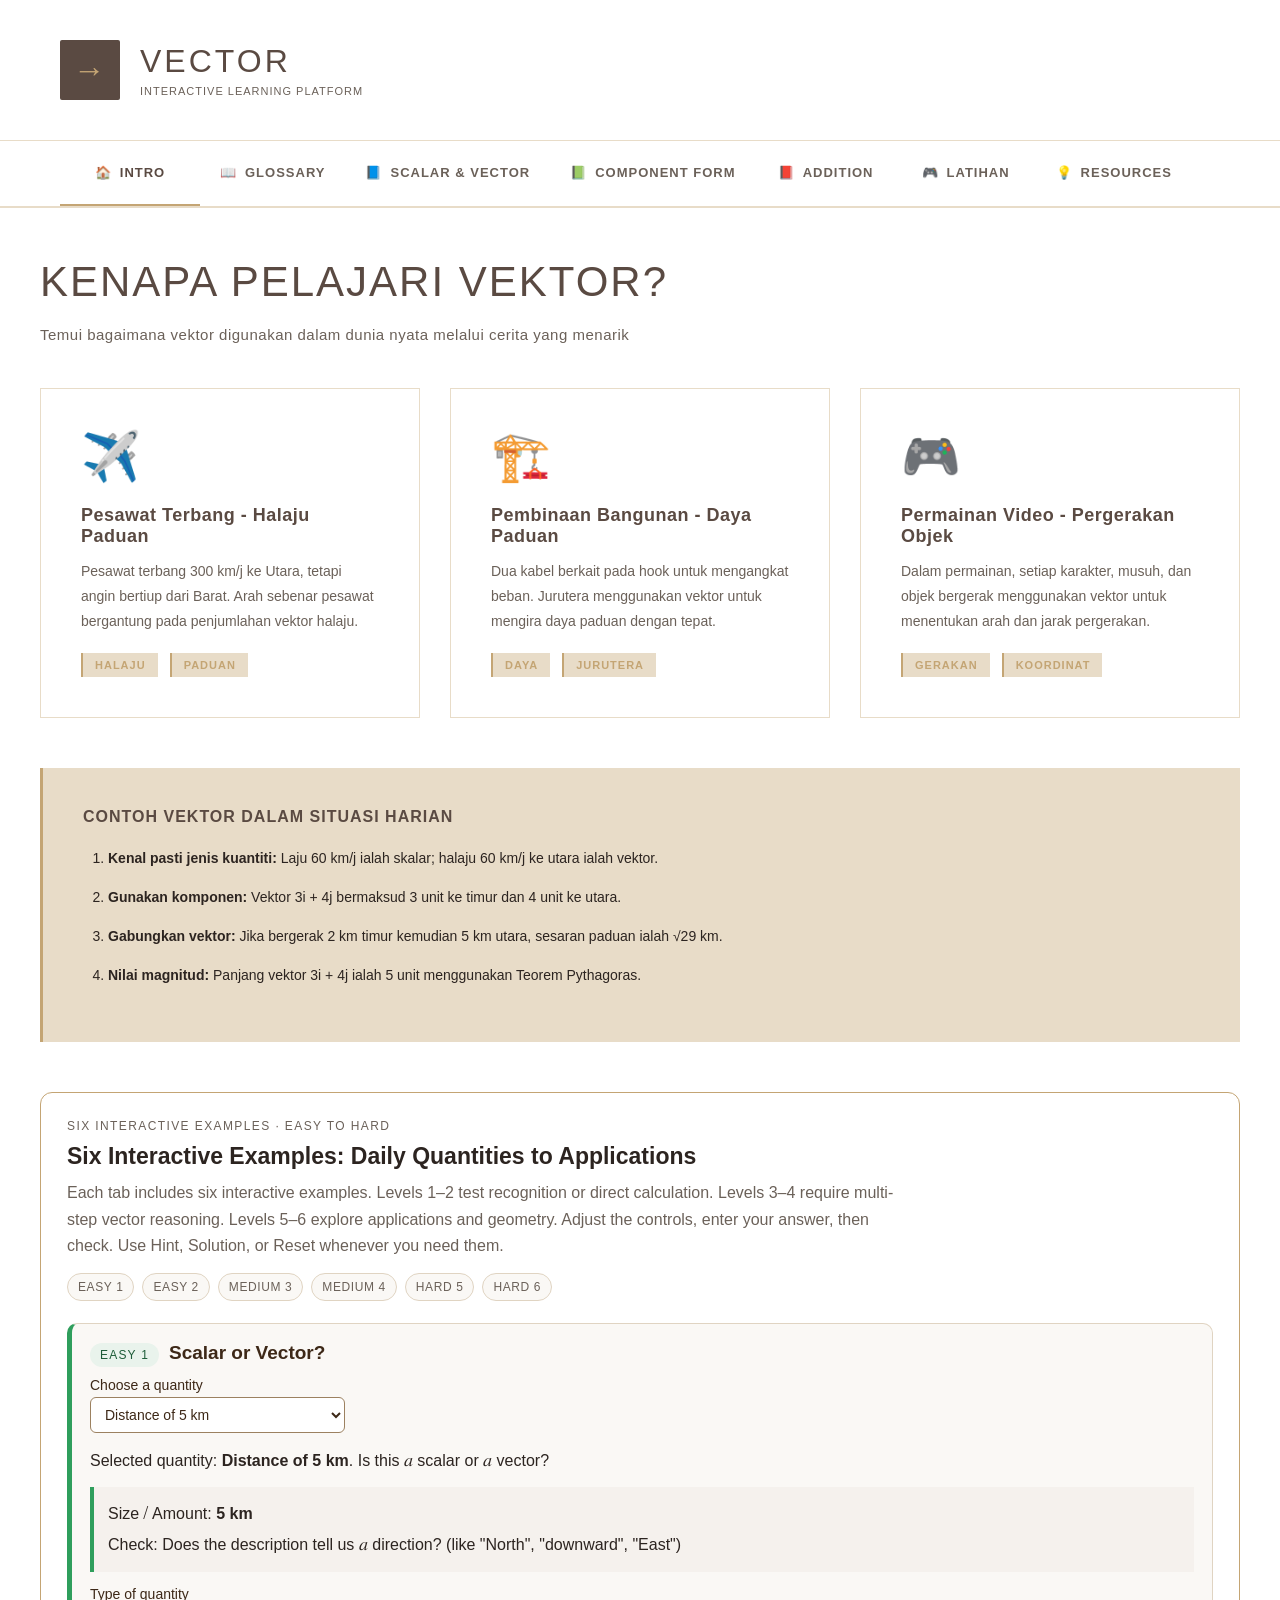
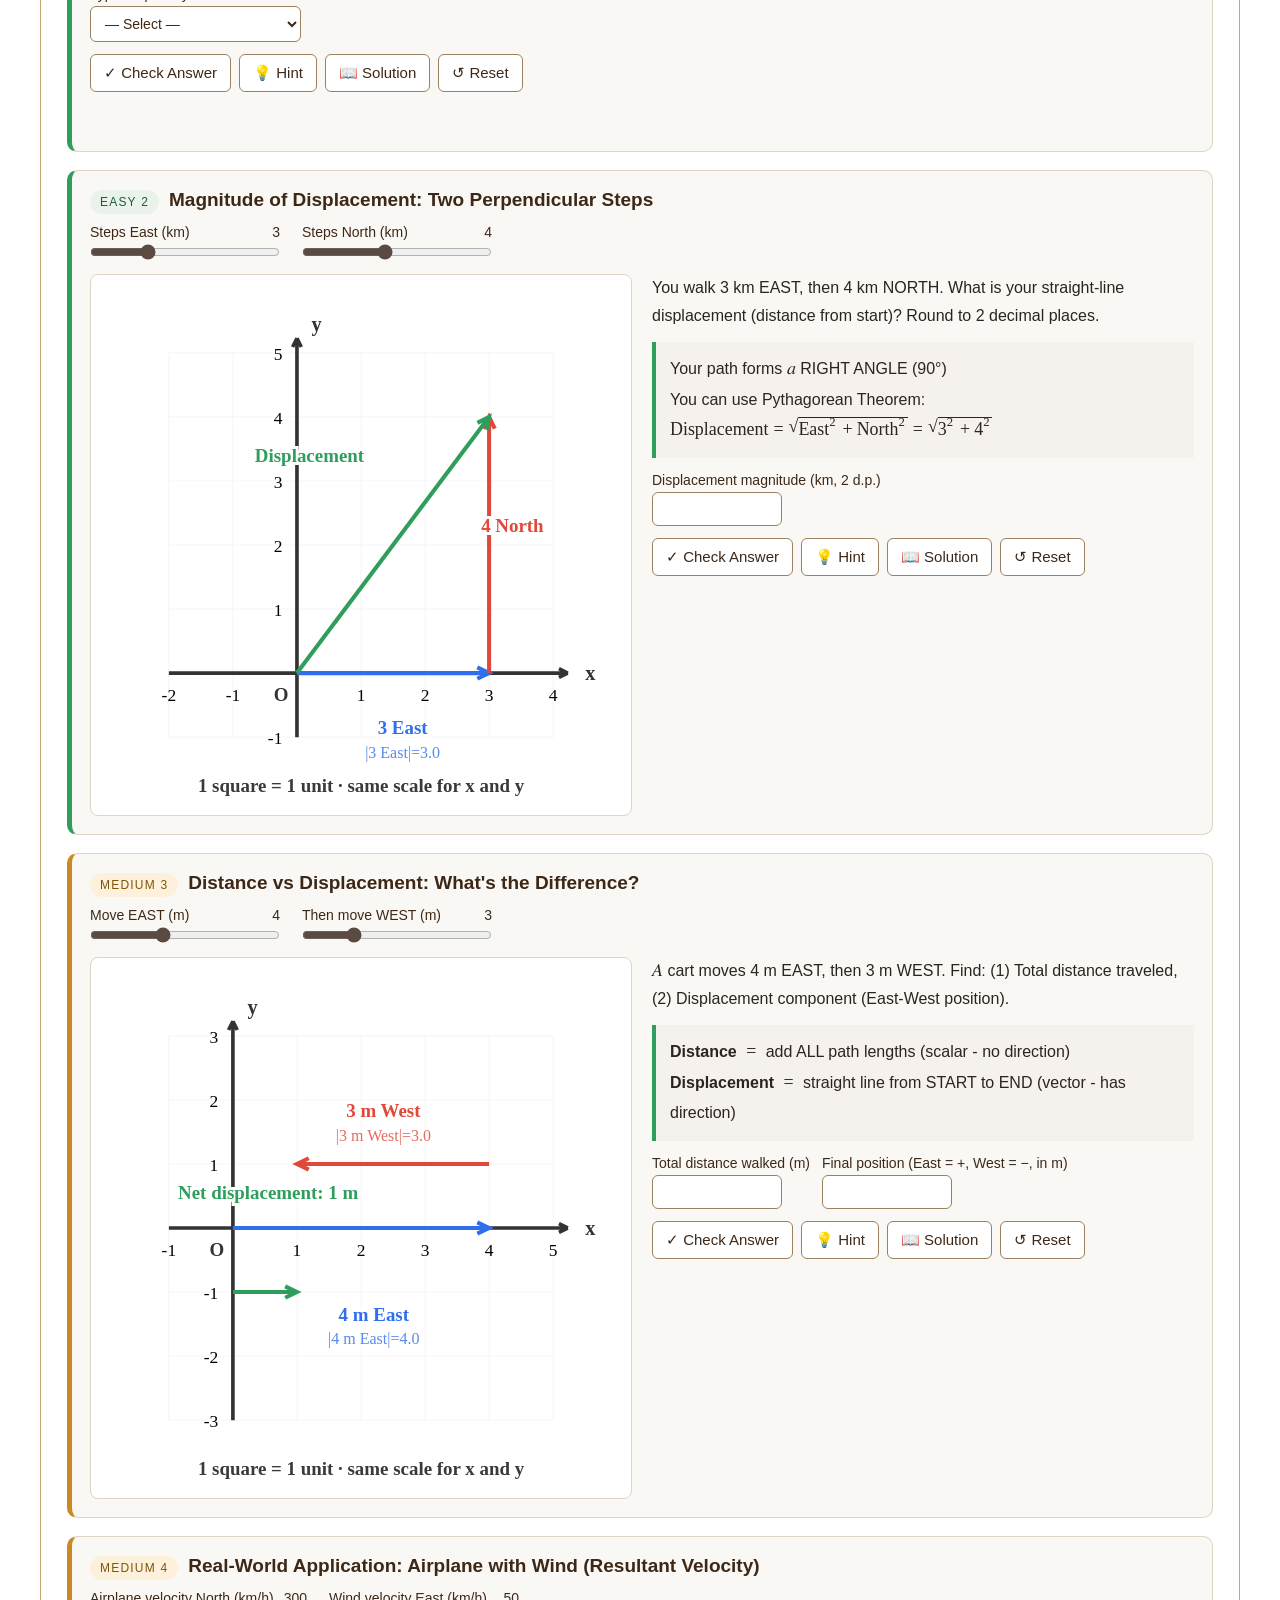
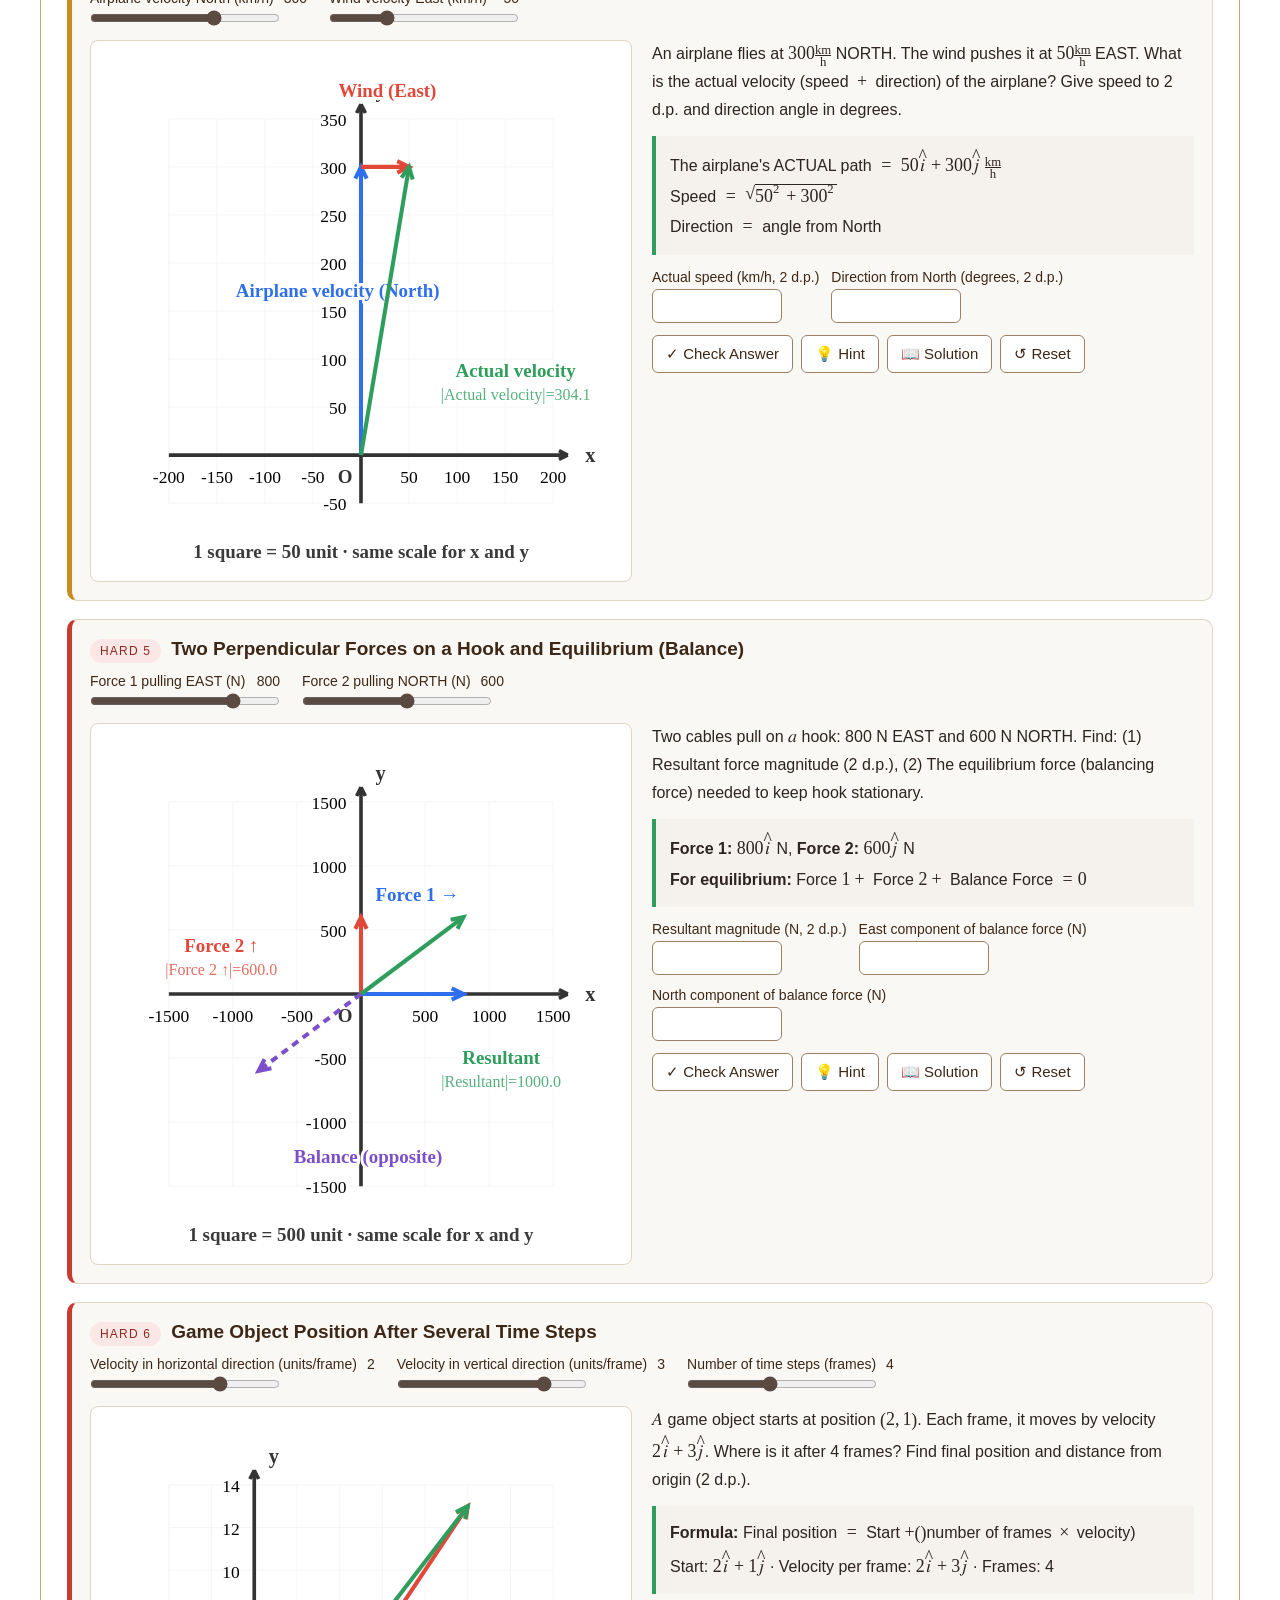
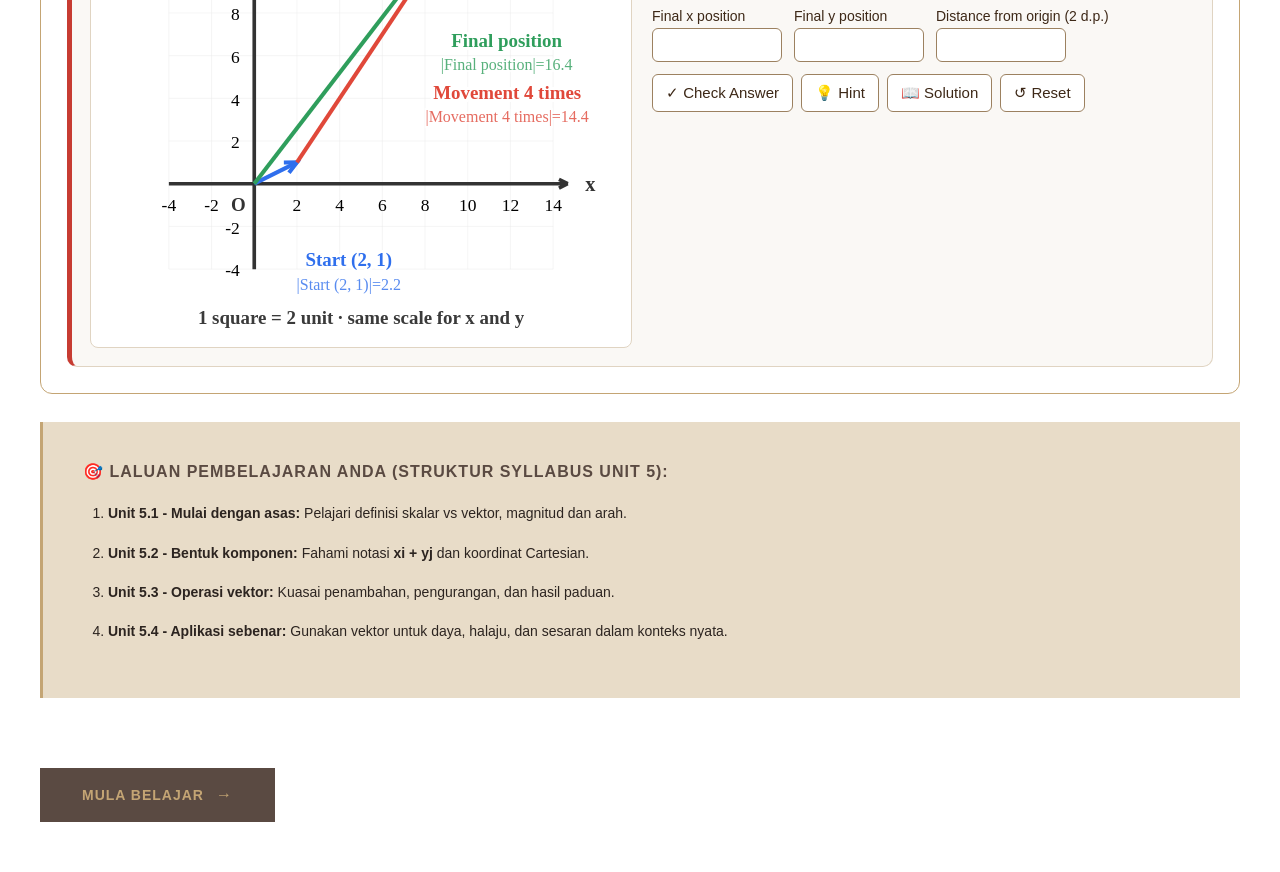
==== commit f0ecbc32: "Merge workbook practice sets and rename Practice tab - Combine the workbook sets into three skill se" ====
--- a/VECTOR-LANDING-PAGE.html
+++ b/VECTOR-LANDING-PAGE.html
@@ -200,7 +200,7 @@
             <button class="tab-button" data-tab="concept1"><span class="tab-icon">📘</span><span>Scalar & Vector</span></button>
             <button class="tab-button" data-tab="concept2"><span class="tab-icon">📗</span><span>Component Form</span></button>
             <button class="tab-button" data-tab="concept3"><span class="tab-icon">📕</span><span>Addition</span></button>
-            <button class="tab-button" data-tab="practice"><span class="tab-icon">🎮</span><span>Practice</span></button>
+            <button class="tab-button" data-tab="practice"><span class="tab-icon">🎮</span><span>Latihan</span></button>
             <button class="tab-button" data-tab="resources"><span class="tab-icon">💡</span><span>Resources</span></button>
         </div>
 
